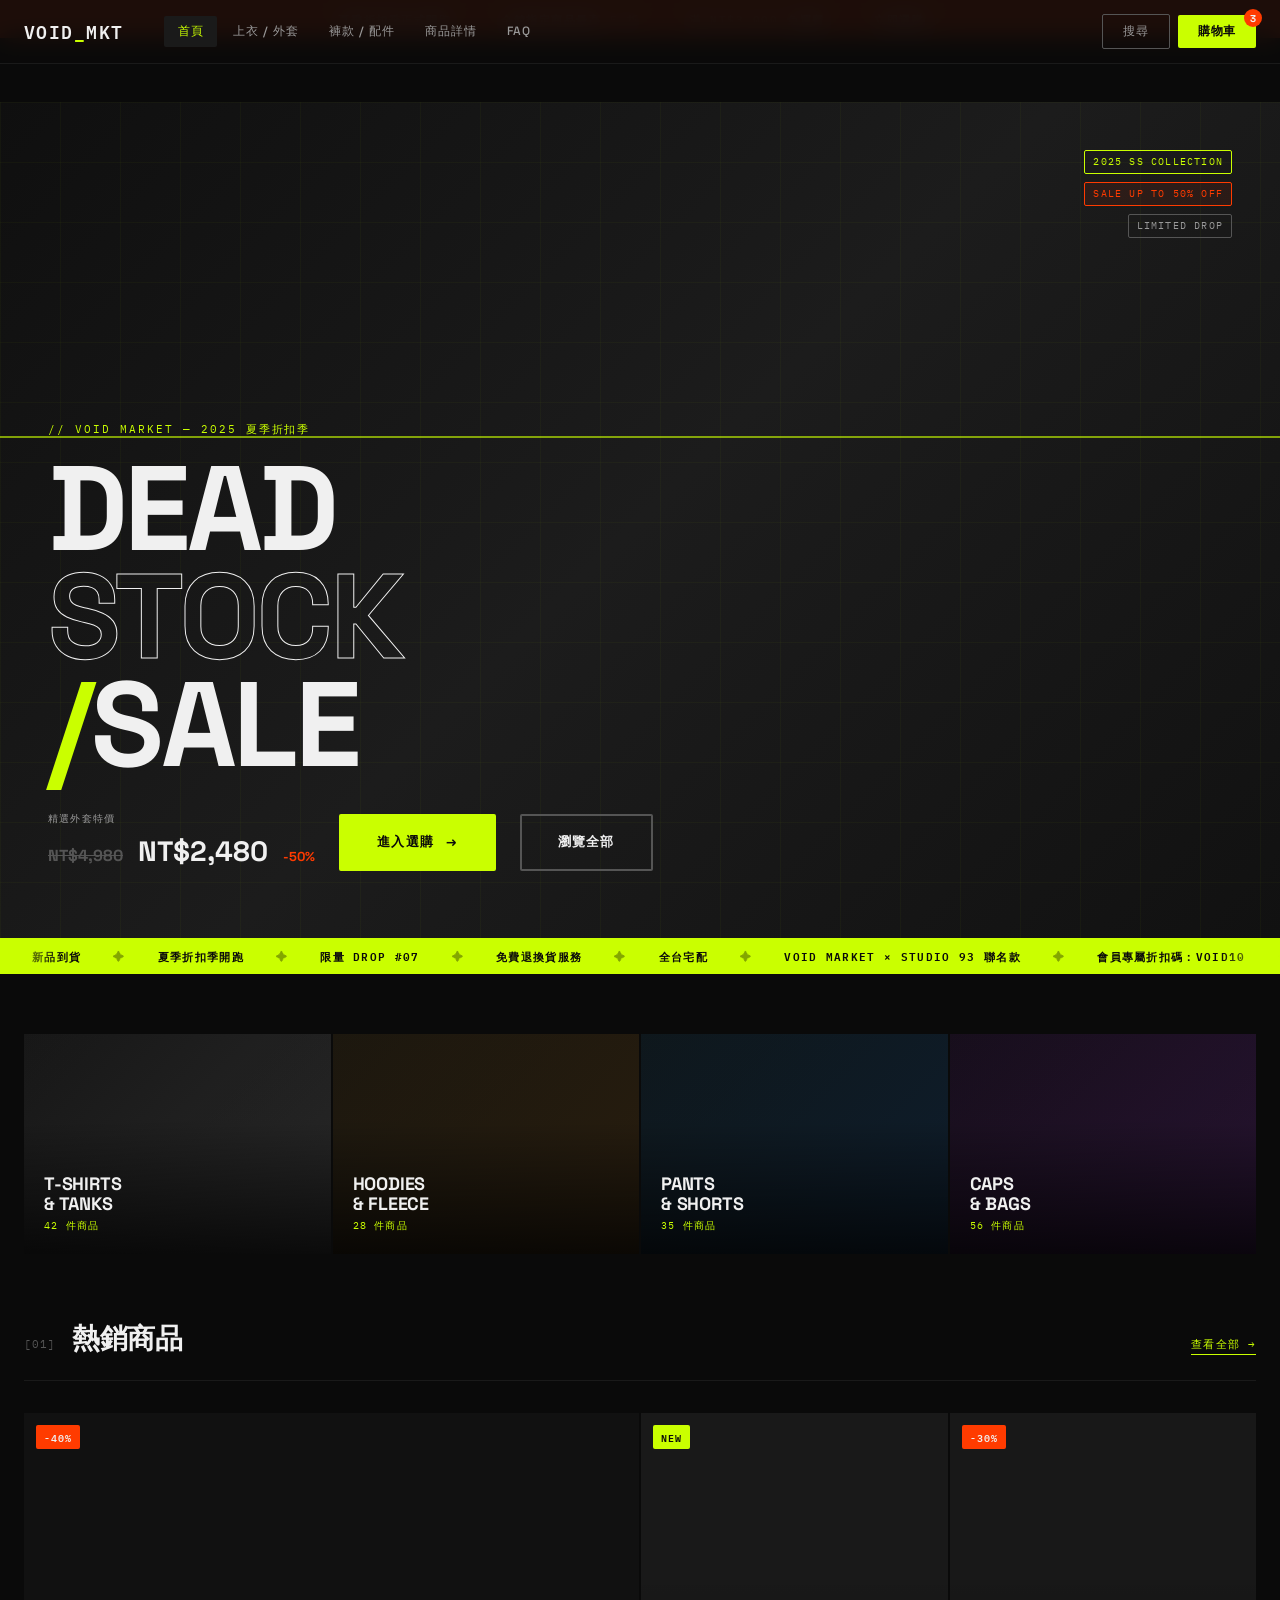
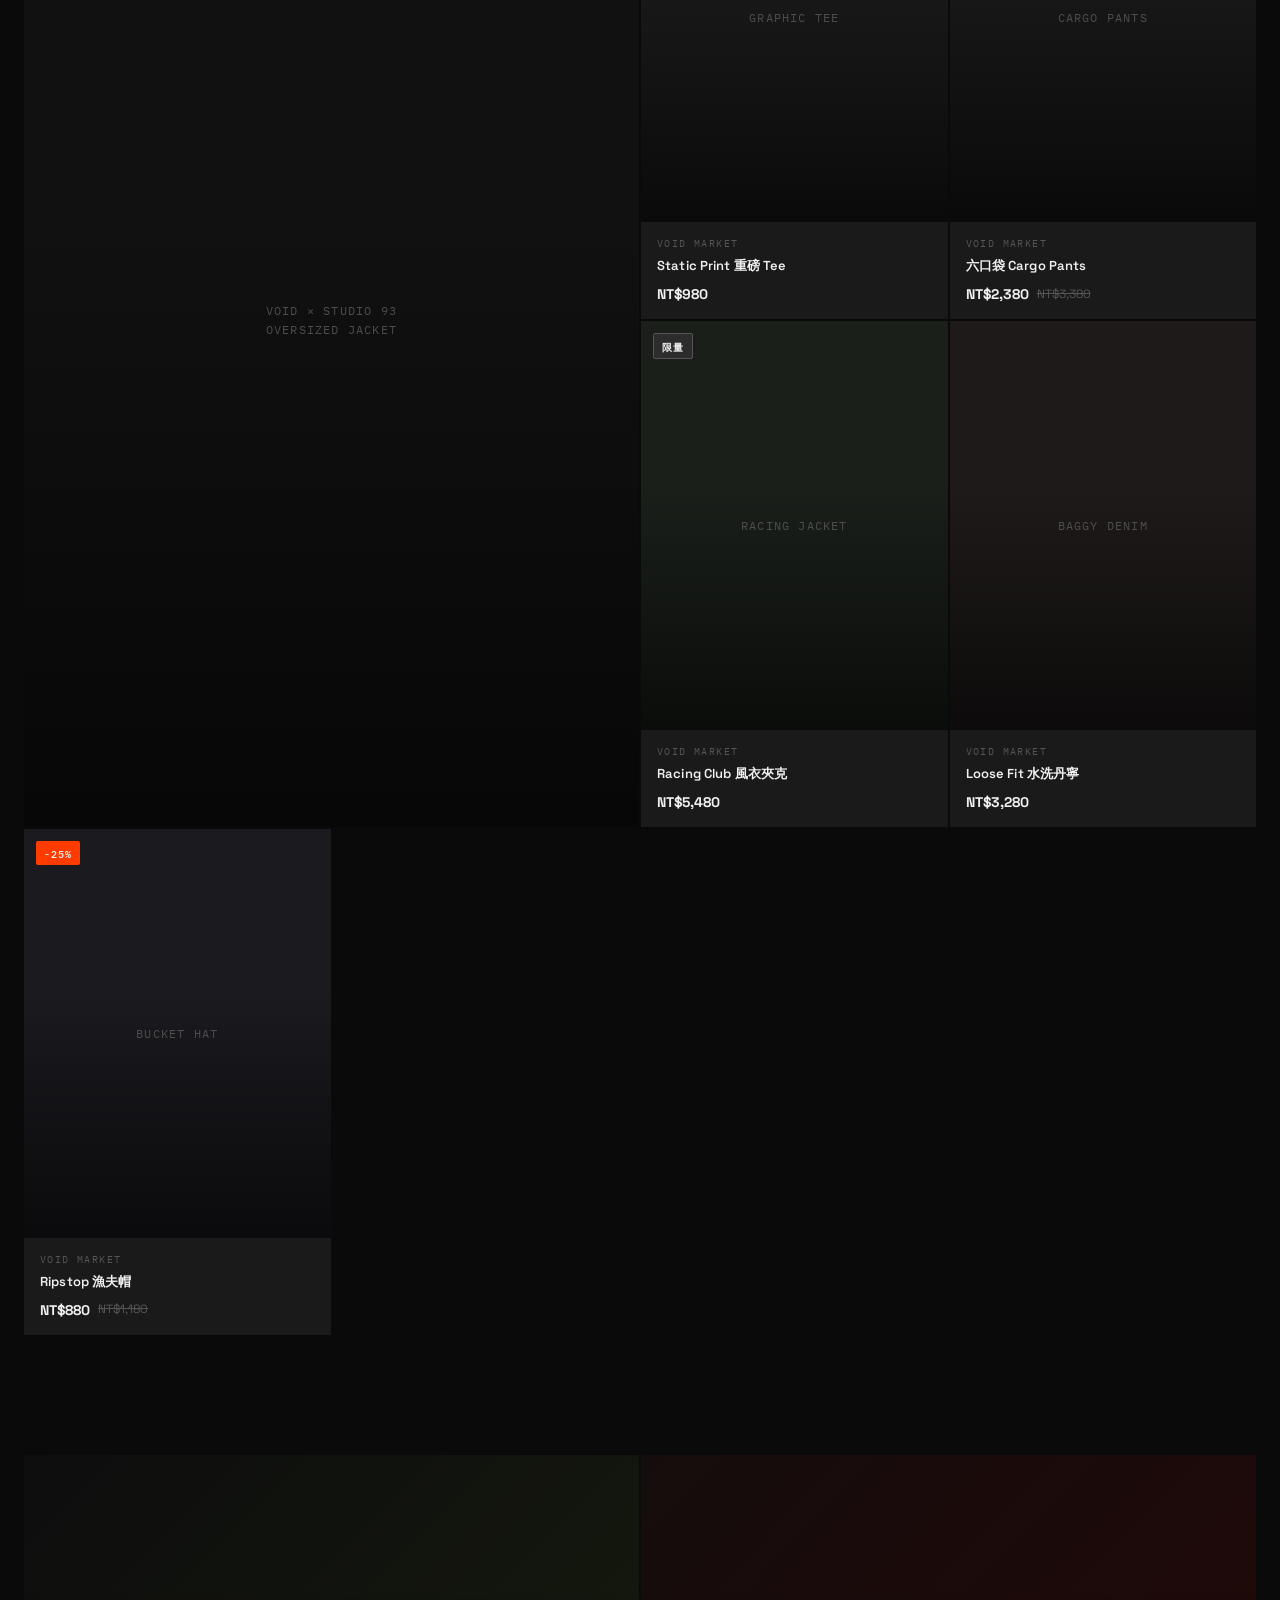
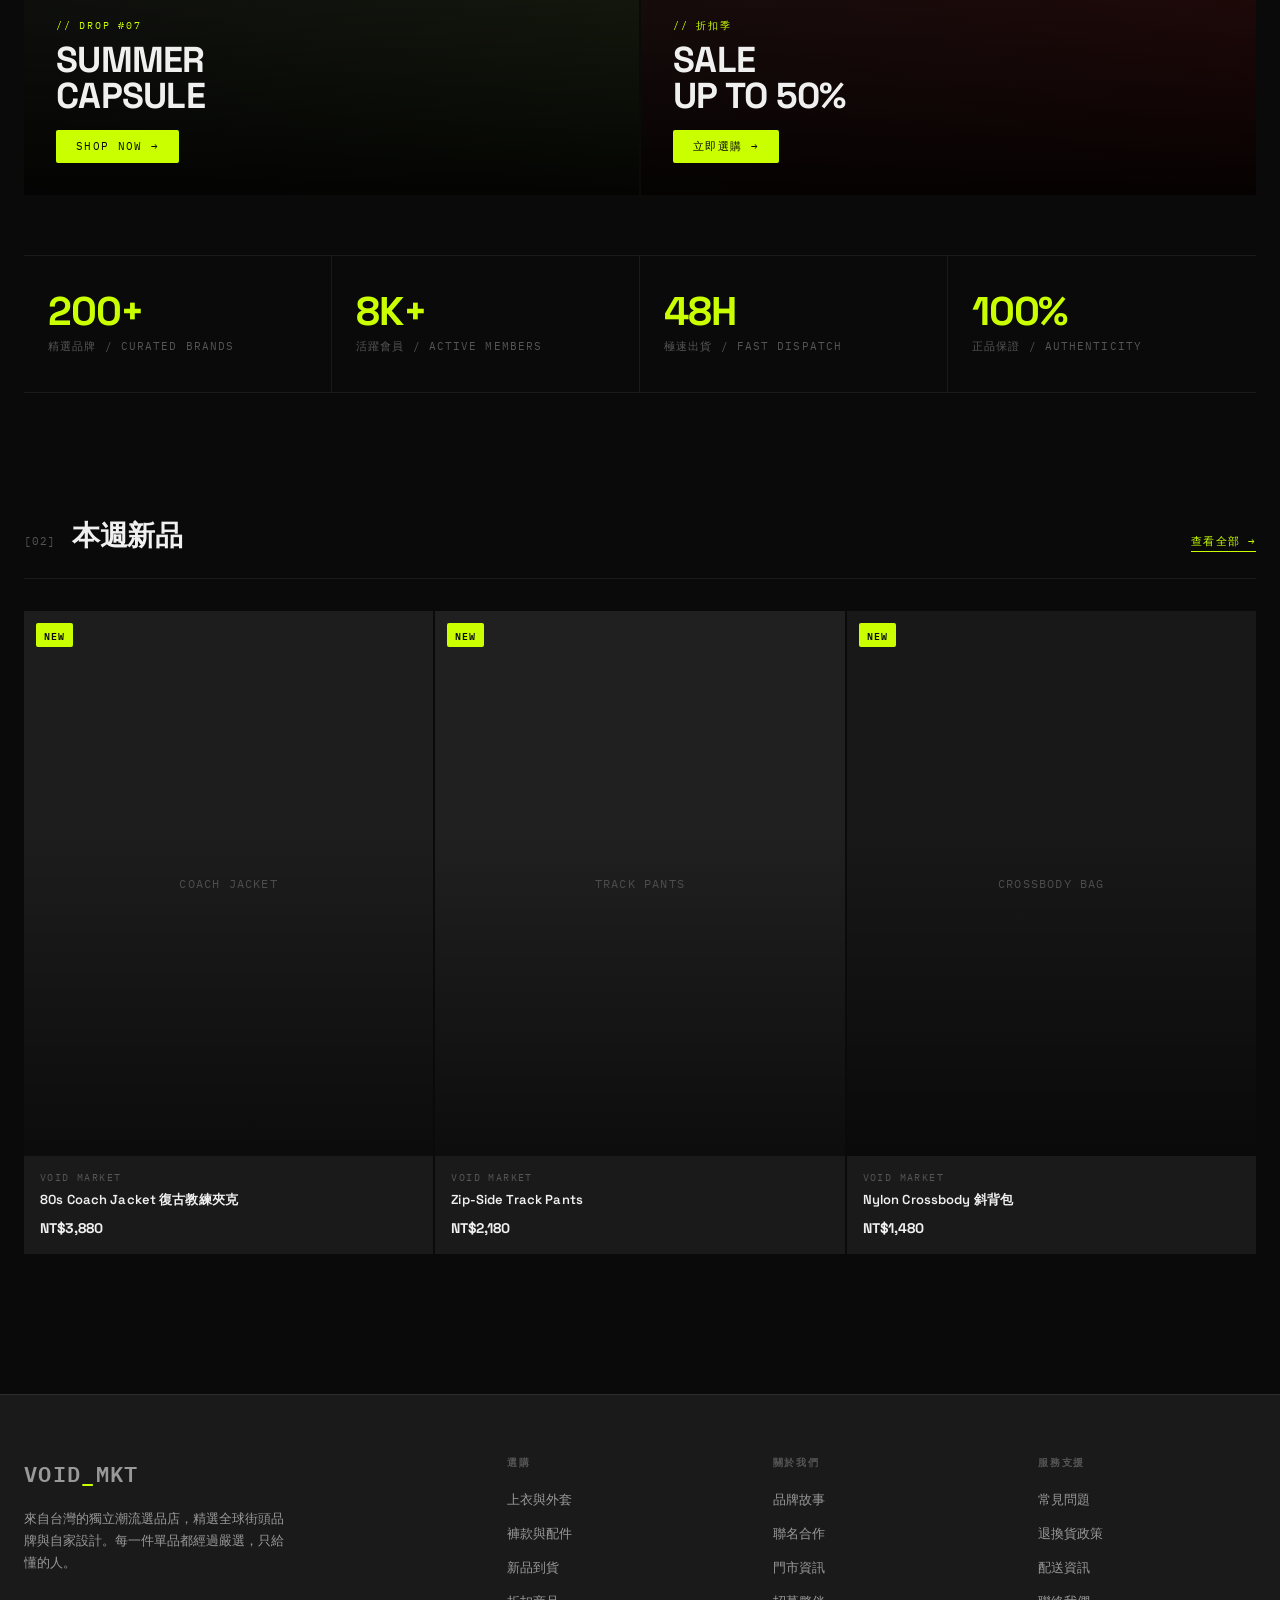
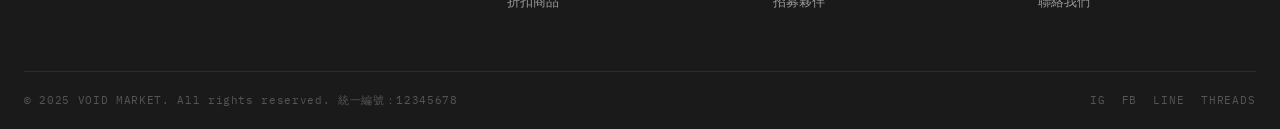
==== index.html @ b637ab93 "html and css" ====
<!DOCTYPE html>
<html lang="zh-TW">
<head>
  <meta charset="UTF-8" />
  <meta name="viewport" content="width=device-width, initial-scale=1.0" />
  <title>VOID MARKET — 虛空選品</title>
  <link rel="stylesheet" href="style.css" />
</head>
<body>

<!-- ── ANNOUNCE BAR ── -->
<div class="announce-bar">
  <p>夏季折扣季正式開跑 <span>·</span> 全館指定商品最高 5 折 <span>·</span> 滿 NT$3,000 免運費 <span>·</span> <a href="tops.html" style="color:var(--white);border-bottom:1px solid rgba(255,255,255,0.4)">立即選購 →</a></p>
</div>

<!-- ── NAV ── -->
<nav class="nav">
  <div class="nav__inner">
    <a href="index.html" class="nav__logo">VOID<span>_</span>MKT</a>
    <div class="nav__links">
      <a href="index.html" class="active">首頁</a>
      <a href="tops.html">上衣 / 外套</a>
      <a href="bottoms.html">褲款 / 配件</a>
      <a href="detail.html">商品詳情</a>
      <a href="faq.html">FAQ</a>
    </div>
    <div class="nav__actions">
      <button class="nav__btn nav__btn--ghost">搜尋</button>
      <button class="nav__btn nav__btn--cart">購物車 <span class="cart-count">3</span></button>
    </div>
  </div>
</nav>

<div class="page-wrap">

  <!-- ── HERO ── -->
  <section class="hero">
    <div class="hero__bg"></div>
    <div class="hero__grid-overlay"></div>
    <div class="hero__accent-line"></div>

    <div class="hero__tag-block">
      <span class="tag tag--acid">2025 SS Collection</span>
      <span class="tag tag--burn">Sale Up To 50% Off</span>
      <span class="tag">Limited Drop</span>
    </div>

    <div class="hero__content">
      <p class="hero__eyebrow">// VOID MARKET — 2025 夏季折扣季</p>
      <h1 class="hero__title">
        DEAD<br>
        <span class="outline">STOCK</span><br>
        <span class="slash">/</span>SALE
      </h1>
      <div class="hero__meta">
        <div class="hero__price-block">
          <span class="hero__price-label">精選外套特價</span>
          <span class="hero__price">
            <span class="original">NT$4,980</span>
            NT$2,480
            <span class="discount">-50%</span>
          </span>
        </div>
        <a href="tops.html" class="hero__cta">
          進入選購 <span class="arrow">→</span>
        </a>
        <a href="bottoms.html" class="hero__cta hero__cta--ghost">
          瀏覽全部
        </a>
      </div>
    </div>
  </section>

  <!-- ── TICKER ── -->
  <div class="ticker">
    <div class="ticker__track">
      <span>新品到貨</span><span class="dot">✦</span>
      <span>夏季折扣季開跑</span><span class="dot">✦</span>
      <span>限量 DROP #07</span><span class="dot">✦</span>
      <span>免費退換貨服務</span><span class="dot">✦</span>
      <span>全台宅配</span><span class="dot">✦</span>
      <span>VOID MARKET × STUDIO 93 聯名款</span><span class="dot">✦</span>
      <span>會員專屬折扣碼：VOID10</span><span class="dot">✦</span>
      <!-- duplicate for seamless loop -->
      <span>新品到貨</span><span class="dot">✦</span>
      <span>夏季折扣季開跑</span><span class="dot">✦</span>
      <span>限量 DROP #07</span><span class="dot">✦</span>
      <span>免費退換貨服務</span><span class="dot">✦</span>
      <span>全台宅配</span><span class="dot">✦</span>
      <span>VOID MARKET × STUDIO 93 聯名款</span><span class="dot">✦</span>
      <span>會員專屬折扣碼：VOID10</span><span class="dot">✦</span>
    </div>
  </div>

  <!-- ── CATEGORIES ── -->
  <div class="container">
    <div class="section">
      <div class="cat-strip">
        <a href="tops.html" class="cat-card">
          <div class="cat-card__bg bg-2" style="background:linear-gradient(135deg,#1a1a1a,#2c2c2c)"></div>
          <div class="cat-card__overlay"></div>
          <div class="cat-card__content">
            <div class="cat-card__label">T-Shirts<br>& Tanks</div>
            <div class="cat-card__sub">42 件商品</div>
          </div>
        </a>
        <a href="tops.html" class="cat-card">
          <div class="cat-card__bg" style="background:linear-gradient(135deg,#1f1a10,#2c2010)"></div>
          <div class="cat-card__overlay"></div>
          <div class="cat-card__content">
            <div class="cat-card__label">Hoodies<br>& Fleece</div>
            <div class="cat-card__sub">28 件商品</div>
          </div>
        </a>
        <a href="bottoms.html" class="cat-card">
          <div class="cat-card__bg" style="background:linear-gradient(135deg,#101a1f,#102030)"></div>
          <div class="cat-card__overlay"></div>
          <div class="cat-card__content">
            <div class="cat-card__label">Pants<br>& Shorts</div>
            <div class="cat-card__sub">35 件商品</div>
          </div>
        </a>
        <a href="bottoms.html" class="cat-card">
          <div class="cat-card__bg" style="background:linear-gradient(135deg,#1a101f,#2a1535)"></div>
          <div class="cat-card__overlay"></div>
          <div class="cat-card__content">
            <div class="cat-card__label">Caps<br>& Bags</div>
            <div class="cat-card__sub">56 件商品</div>
          </div>
        </a>
      </div>
    </div>

    <!-- ── HOT SELLERS ── -->
    <div class="section">
      <div class="section-header">
        <div class="section-header__left">
          <span class="section-num mono">[01]</span>
          <h2 class="section-title">熱銷商品</h2>
        </div>
        <a href="tops.html" class="section-link">查看全部 →</a>
      </div>

      <!-- Asymmetric grid -->
      <div class="products-grid">

        <!-- Large card -->
        <div class="product-card product-card--large">
          <span class="product-card__badge badge--sale">-40%</span>
          <div class="product-card__img bg-dark">
            <div class="img-placeholder">VOID × STUDIO 93<br>OVERSIZED JACKET</div>
          </div>
          <div class="product-card__hover"></div>
          <div class="product-card__body">
            <span class="product-card__brand">VOID MARKET × STUDIO 93</span>
            <span class="product-card__name">聯名限量 Oversized 工裝外套</span>
            <div class="product-card__price-row">
              <span class="product-card__price">NT$4,280</span>
              <span class="product-card__original">NT$7,180</span>
            </div>
          </div>
        </div>

        <!-- Regular cards -->
        <a href="detail.html" class="product-card">
          <span class="product-card__badge badge--new">New</span>
          <div class="product-card__img bg-3">
            <div class="img-placeholder">GRAPHIC TEE</div>
          </div>
          <div class="product-card__hover"></div>
          <div class="product-card__body">
            <span class="product-card__brand">VOID MARKET</span>
            <span class="product-card__name">Static Print 重磅 Tee</span>
            <div class="product-card__price-row">
              <span class="product-card__price">NT$980</span>
            </div>
          </div>
        </a>

        <a href="detail.html" class="product-card">
          <span class="product-card__badge badge--sale">-30%</span>
          <div class="product-card__img bg-5">
            <div class="img-placeholder">CARGO PANTS</div>
          </div>
          <div class="product-card__hover"></div>
          <div class="product-card__body">
            <span class="product-card__brand">VOID MARKET</span>
            <span class="product-card__name">六口袋 Cargo Pants</span>
            <div class="product-card__price-row">
              <span class="product-card__price">NT$2,380</span>
              <span class="product-card__original">NT$3,380</span>
            </div>
          </div>
        </a>

        <a href="detail.html" class="product-card">
          <span class="product-card__badge badge--ltd">限量</span>
          <div class="product-card__img bg-6">
            <div class="img-placeholder">RACING JACKET</div>
          </div>
          <div class="product-card__hover"></div>
          <div class="product-card__body">
            <span class="product-card__brand">VOID MARKET</span>
            <span class="product-card__name">Racing Club 風衣夾克</span>
            <div class="product-card__price-row">
              <span class="product-card__price">NT$5,480</span>
            </div>
          </div>
        </a>

        <a href="detail.html" class="product-card">
          <div class="product-card__img bg-7">
            <div class="img-placeholder">BAGGY DENIM</div>
          </div>
          <div class="product-card__hover"></div>
          <div class="product-card__body">
            <span class="product-card__brand">VOID MARKET</span>
            <span class="product-card__name">Loose Fit 水洗丹寧</span>
            <div class="product-card__price-row">
              <span class="product-card__price">NT$3,280</span>
            </div>
          </div>
        </a>

        <a href="detail.html" class="product-card">
          <span class="product-card__badge badge--sale">-25%</span>
          <div class="product-card__img bg-8">
            <div class="img-placeholder">BUCKET HAT</div>
          </div>
          <div class="product-card__hover"></div>
          <div class="product-card__body">
            <span class="product-card__brand">VOID MARKET</span>
            <span class="product-card__name">Ripstop 漁夫帽</span>
            <div class="product-card__price-row">
              <span class="product-card__price">NT$880</span>
              <span class="product-card__original">NT$1,180</span>
            </div>
          </div>
        </a>

      </div>
    </div>

    <!-- ── PROMO STRIP ── -->
    <div class="promo-strip">
      <div class="promo-card">
        <div class="promo-card__bg" style="background:linear-gradient(135deg,#111,#1a2010)"></div>
        <div class="promo-card__overlay"></div>
        <div class="promo-card__content">
          <p class="promo-card__kicker">// Drop #07</p>
          <h3 class="promo-card__headline">Summer<br>Capsule</h3>
          <a href="tops.html" class="promo-card__cta">Shop Now →</a>
        </div>
      </div>
      <div class="promo-card">
        <div class="promo-card__bg" style="background:linear-gradient(135deg,#1a1010,#2a0a0a)"></div>
        <div class="promo-card__overlay"></div>
        <div class="promo-card__content">
          <p class="promo-card__kicker">// 折扣季</p>
          <h3 class="promo-card__headline">Sale<br>Up To 50%</h3>
          <a href="bottoms.html" class="promo-card__cta">立即選購 →</a>
        </div>
      </div>
    </div>

    <!-- ── STATS ── -->
    <div class="stats-strip">
      <div class="stat-item">
        <div class="stat-num">200+</div>
        <div class="stat-label">精選品牌 / Curated Brands</div>
      </div>
      <div class="stat-item">
        <div class="stat-num">8K+</div>
        <div class="stat-label">活躍會員 / Active Members</div>
      </div>
      <div class="stat-item">
        <div class="stat-num">48H</div>
        <div class="stat-label">極速出貨 / Fast Dispatch</div>
      </div>
      <div class="stat-item">
        <div class="stat-num">100%</div>
        <div class="stat-label">正品保證 / Authenticity</div>
      </div>
    </div>

    <!-- ── NEW ARRIVALS ── -->
    <div class="section">
      <div class="section-header">
        <div class="section-header__left">
          <span class="section-num mono">[02]</span>
          <h2 class="section-title">本週新品</h2>
        </div>
        <a href="tops.html" class="section-link">查看全部 →</a>
      </div>
      <div class="products-grid products-grid--3">
        <a href="detail.html" class="product-card">
          <span class="product-card__badge badge--new">New</span>
          <div class="product-card__img bg-1">
            <div class="img-placeholder">COACH JACKET</div>
          </div>
          <div class="product-card__hover"></div>
          <div class="product-card__body">
            <span class="product-card__brand">VOID MARKET</span>
            <span class="product-card__name">80s Coach Jacket 復古教練夾克</span>
            <div class="product-card__price-row">
              <span class="product-card__price">NT$3,880</span>
            </div>
          </div>
        </a>
        <a href="detail.html" class="product-card">
          <span class="product-card__badge badge--new">New</span>
          <div class="product-card__img bg-4">
            <div class="img-placeholder">TRACK PANTS</div>
          </div>
          <div class="product-card__hover"></div>
          <div class="product-card__body">
            <span class="product-card__brand">VOID MARKET</span>
            <span class="product-card__name">Zip-Side Track Pants</span>
            <div class="product-card__price-row">
              <span class="product-card__price">NT$2,180</span>
            </div>
          </div>
        </a>
        <a href="detail.html" class="product-card">
          <span class="product-card__badge badge--new">New</span>
          <div class="product-card__img bg-5">
            <div class="img-placeholder">CROSSBODY BAG</div>
          </div>
          <div class="product-card__hover"></div>
          <div class="product-card__body">
            <span class="product-card__brand">VOID MARKET</span>
            <span class="product-card__name">Nylon Crossbody 斜背包</span>
            <div class="product-card__price-row">
              <span class="product-card__price">NT$1,480</span>
            </div>
          </div>
        </a>
      </div>
    </div>

  </div><!-- /container -->

  <!-- ── FOOTER ── -->
  <footer class="footer">
    <div class="container">
      <div class="footer__grid">
        <div class="footer__brand">
          <p class="logo">VOID<span>_</span>MKT</p>
          <p>來自台灣的獨立潮流選品店，精選全球街頭品牌與自家設計。每一件單品都經過嚴選，只給懂的人。</p>
        </div>
        <div class="footer__col">
          <h4>選購</h4>
          <ul>
            <li><a href="tops.html">上衣與外套</a></li>
            <li><a href="bottoms.html">褲款與配件</a></li>
            <li><a href="#">新品到貨</a></li>
            <li><a href="#">折扣商品</a></li>
          </ul>
        </div>
        <div class="footer__col">
          <h4>關於我們</h4>
          <ul>
            <li><a href="#">品牌故事</a></li>
            <li><a href="#">聯名合作</a></li>
            <li><a href="#">門市資訊</a></li>
            <li><a href="#">招募夥伴</a></li>
          </ul>
        </div>
        <div class="footer__col">
          <h4>服務支援</h4>
          <ul>
            <li><a href="faq.html">常見問題</a></li>
            <li><a href="faq.html">退換貨政策</a></li>
            <li><a href="#">配送資訊</a></li>
            <li><a href="#">聯絡我們</a></li>
          </ul>
        </div>
      </div>
      <div class="footer__bottom">
        <p>© 2025 VOID MARKET. All rights reserved. 統一編號：12345678</p>
        <div class="footer__social">
          <a href="#">IG</a>
          <a href="#">FB</a>
          <a href="#">LINE</a>
          <a href="#">Threads</a>
        </div>
      </div>
    </div>
  </footer>

</div><!-- /page-wrap -->
</body>
</html>
---- style.css ----
/* =========================================
   VOID MARKET — Global Stylesheet
   ========================================= */

@import url('https://fonts.googleapis.com/css2?family=Space+Grotesk:wght@300;400;500;600;700&family=IBM+Plex+Mono:wght@400;500;600&display=swap');

/* ── CSS Variables ── */
:root {
  --black:        #0A0A0A;
  --deep:         #1A1A1A;
  --mid:          #2C2C2C;
  --steel:        #555555;
  --silver:       #999999;
  --light:        #CCCCCC;
  --white:        #F0F0F0;
  --acid:         #CAFF00;
  --burn:         #FF3B00;
  --acid-dim:     #9FCC00;

  --font-display: 'Space Grotesk', sans-serif;
  --font-mono:    'IBM Plex Mono', monospace;

  --nav-h:        64px;
  --radius:       2px;
  --transition:   0.2s ease;
}

/* ── Reset ── */
*, *::before, *::after {
  box-sizing: border-box;
  margin: 0;
  padding: 0;
}

html { scroll-behavior: smooth; }

body {
  background-color: var(--black);
  color: var(--white);
  font-family: var(--font-display);
  font-size: 15px;
  line-height: 1.6;
  -webkit-font-smoothing: antialiased;
}

img { display: block; width: 100%; height: 100%; object-fit: cover; }
a { color: inherit; text-decoration: none; }
ul { list-style: none; }
button { cursor: pointer; font-family: var(--font-display); border: none; background: none; }

/* ── Utility ── */
.container {
  max-width: 1280px;
  margin: 0 auto;
  padding: 0 24px;
}

.mono { font-family: var(--font-mono); }
.acid { color: var(--acid); }
.burn { color: var(--burn); }
.tag {
  display: inline-block;
  font-family: var(--font-mono);
  font-size: 10px;
  letter-spacing: 0.12em;
  text-transform: uppercase;
  padding: 3px 8px;
  border: 1px solid var(--steel);
  color: var(--silver);
  border-radius: var(--radius);
}
.tag--acid {
  border-color: var(--acid);
  color: var(--acid);
}
.tag--burn {
  border-color: var(--burn);
  color: var(--burn);
  background: rgba(255,59,0,0.08);
}

/* ── Scrollbar ── */
::-webkit-scrollbar { width: 6px; }
::-webkit-scrollbar-track { background: var(--black); }
::-webkit-scrollbar-thumb { background: var(--mid); border-radius: 3px; }
::-webkit-scrollbar-thumb:hover { background: var(--steel); }

/* =========================================
   NAVIGATION
   ========================================= */
.nav {
  position: fixed;
  top: 0; left: 0; right: 0;
  height: var(--nav-h);
  background: rgba(10,10,10,0.92);
  backdrop-filter: blur(12px);
  border-bottom: 1px solid var(--deep);
  z-index: 999;
  display: flex;
  align-items: center;
}

.nav__inner {
  width: 100%;
  max-width: 1280px;
  margin: 0 auto;
  padding: 0 24px;
  display: flex;
  align-items: center;
  gap: 0;
}

.nav__logo {
  font-family: var(--font-mono);
  font-size: 18px;
  font-weight: 600;
  letter-spacing: 0.08em;
  color: var(--white);
  flex-shrink: 0;
}
.nav__logo span { color: var(--acid); }

.nav__links {
  display: flex;
  align-items: center;
  gap: 2px;
  margin-left: 40px;
}

.nav__links a {
  font-size: 12px;
  font-weight: 500;
  letter-spacing: 0.08em;
  text-transform: uppercase;
  color: var(--silver);
  padding: 6px 14px;
  border-radius: var(--radius);
  transition: color var(--transition), background var(--transition);
}
.nav__links a:hover,
.nav__links a.active {
  color: var(--white);
  background: var(--deep);
}
.nav__links a.active { color: var(--acid); }

.nav__actions {
  margin-left: auto;
  display: flex;
  align-items: center;
  gap: 8px;
}

.nav__btn {
  font-size: 12px;
  font-weight: 500;
  letter-spacing: 0.06em;
  text-transform: uppercase;
  padding: 8px 20px;
  border-radius: var(--radius);
  transition: all var(--transition);
}
.nav__btn--ghost {
  border: 1px solid var(--steel);
  color: var(--silver);
}
.nav__btn--ghost:hover { border-color: var(--white); color: var(--white); }

.nav__btn--cart {
  background: var(--acid);
  color: var(--black);
  font-weight: 700;
  position: relative;
}
.nav__btn--cart:hover { background: var(--white); }
.cart-count {
  position: absolute;
  top: -6px; right: -6px;
  width: 18px; height: 18px;
  background: var(--burn);
  color: var(--white);
  border-radius: 50%;
  font-size: 10px;
  font-weight: 700;
  display: flex; align-items: center; justify-content: center;
}

/* ── Page offset ── */
.page-wrap {
  padding-top: var(--nav-h);
  min-height: 100vh;
}

/* =========================================
   MARQUEE (Ticker)
   ========================================= */
.ticker {
  background: var(--acid);
  color: var(--black);
  height: 36px;
  overflow: hidden;
  display: flex;
  align-items: center;
  position: relative;
}
.ticker::before,
.ticker::after {
  content: '';
  position: absolute;
  top: 0; bottom: 0;
  width: 60px;
  z-index: 2;
}
.ticker::before { left: 0; background: linear-gradient(to right, var(--acid), transparent); }
.ticker::after  { right: 0; background: linear-gradient(to left, var(--acid), transparent); }

.ticker__track {
  display: flex;
  animation: ticker-scroll 30s linear infinite;
  white-space: nowrap;
}

.ticker__track span {
  font-family: var(--font-mono);
  font-size: 11px;
  font-weight: 600;
  letter-spacing: 0.12em;
  text-transform: uppercase;
  padding: 0 32px;
}
.ticker__track .dot {
  color: rgba(0,0,0,0.35);
  padding: 0;
}

@keyframes ticker-scroll {
  from { transform: translateX(0); }
  to   { transform: translateX(-50%); }
}

/* =========================================
   HERO BANNER
   ========================================= */
.hero {
  position: relative;
  height: calc(100vh - var(--nav-h));
  min-height: 560px;
  overflow: hidden;
  display: flex;
  align-items: flex-end;
  background: var(--deep);
}

.hero__bg {
  position: absolute;
  inset: 0;
  background: linear-gradient(135deg, #0f0f0f 0%, #1c1c1c 50%, #111 100%);
}

.hero__accent-line {
  position: absolute;
  left: 0; right: 0;
  top: 40%;
  height: 2px;
  background: var(--acid);
  opacity: 0.6;
}

.hero__grid-overlay {
  position: absolute;
  inset: 0;
  background-image:
    linear-gradient(rgba(202,255,0,0.03) 1px, transparent 1px),
    linear-gradient(90deg, rgba(202,255,0,0.03) 1px, transparent 1px);
  background-size: 60px 60px;
}

.hero__tag-block {
  position: absolute;
  top: 48px; right: 48px;
  display: flex;
  flex-direction: column;
  gap: 8px;
  align-items: flex-end;
}

.hero__content {
  position: relative;
  z-index: 2;
  padding: 0 48px 64px;
  max-width: 900px;
}

.hero__eyebrow {
  font-family: var(--font-mono);
  font-size: 11px;
  letter-spacing: 0.18em;
  text-transform: uppercase;
  color: var(--acid);
  margin-bottom: 16px;
}

.hero__title {
  font-size: clamp(56px, 10vw, 120px);
  font-weight: 700;
  line-height: 0.9;
  letter-spacing: -0.03em;
  text-transform: uppercase;
  color: var(--white);
  margin-bottom: 32px;
}

.hero__title .slash {
  color: var(--acid);
  display: inline;
}

.hero__title .outline {
  -webkit-text-stroke: 1px var(--white);
  color: transparent;
}

.hero__meta {
  display: flex;
  align-items: center;
  gap: 24px;
  flex-wrap: wrap;
}

.hero__price-block { display: flex; flex-direction: column; gap: 2px; }
.hero__price-label {
  font-family: var(--font-mono);
  font-size: 10px;
  letter-spacing: 0.12em;
  text-transform: uppercase;
  color: var(--silver);
}
.hero__price {
  font-size: 28px;
  font-weight: 700;
  color: var(--white);
}
.hero__price .original {
  font-size: 16px;
  color: var(--steel);
  text-decoration: line-through;
  margin-right: 8px;
}
.hero__price .discount { color: var(--burn); font-size: 13px; margin-left: 8px; }

.hero__cta {
  display: inline-flex;
  align-items: center;
  gap: 12px;
  background: var(--acid);
  color: var(--black);
  font-size: 13px;
  font-weight: 700;
  letter-spacing: 0.1em;
  text-transform: uppercase;
  padding: 16px 36px;
  border-radius: var(--radius);
  transition: all var(--transition);
  border: 2px solid var(--acid);
}
.hero__cta:hover {
  background: transparent;
  color: var(--acid);
}
.hero__cta .arrow { transition: transform var(--transition); }
.hero__cta:hover .arrow { transform: translateX(4px); }

.hero__cta--ghost {
  background: transparent;
  color: var(--white);
  border-color: var(--steel);
}
.hero__cta--ghost:hover {
  border-color: var(--white);
  color: var(--white);
}

/* =========================================
   SECTION HEADER
   ========================================= */
.section-header {
  display: flex;
  align-items: baseline;
  justify-content: space-between;
  padding-bottom: 20px;
  border-bottom: 1px solid var(--deep);
  margin-bottom: 32px;
}

.section-header__left { display: flex; align-items: baseline; gap: 16px; }

.section-title {
  font-size: 28px;
  font-weight: 700;
  letter-spacing: -0.02em;
  text-transform: uppercase;
}

.section-num {
  font-family: var(--font-mono);
  font-size: 11px;
  color: var(--steel);
  letter-spacing: 0.1em;
}

.section-link {
  font-family: var(--font-mono);
  font-size: 11px;
  letter-spacing: 0.1em;
  text-transform: uppercase;
  color: var(--acid);
  border-bottom: 1px solid var(--acid);
  padding-bottom: 1px;
  transition: opacity var(--transition);
}
.section-link:hover { opacity: 0.7; }

/* =========================================
   PRODUCT CARDS
   ========================================= */
.products-grid {
  display: grid;
  grid-template-columns: repeat(4, 1fr);
  gap: 2px;
}

.products-grid--3 {
  grid-template-columns: repeat(3, 1fr);
}

.product-card {
  background: var(--deep);
  position: relative;
  overflow: hidden;
  cursor: pointer;
  transition: transform var(--transition);
}

.product-card:hover { z-index: 2; }

.product-card--large {
  grid-column: span 2;
  grid-row: span 2;
}

.product-card__img {
  aspect-ratio: 3/4;
  background: var(--mid);
  overflow: hidden;
  position: relative;
}

.product-card--large .product-card__img {
  aspect-ratio: auto;
  height: 100%;
  min-height: 400px;
}

/* Placeholder image patterns */
.product-card__img::after {
  content: '';
  position: absolute;
  inset: 0;
  background: linear-gradient(180deg, transparent 40%, rgba(0,0,0,0.6) 100%);
  pointer-events: none;
}

.img-placeholder {
  width: 100%; height: 100%;
  display: flex;
  align-items: center;
  justify-content: center;
  font-family: var(--font-mono);
  font-size: 12px;
  letter-spacing: 0.1em;
  color: var(--steel);
  text-transform: uppercase;
}

/* Distinct placeholder color blocks */
.bg-1 { background: #1d1d1d; }
.bg-2 { background: #222; }
.bg-3 { background: #191919; }
.bg-4 { background: #202020; }
.bg-5 { background: #181818; }
.bg-6 { background: #1a1f1a; }
.bg-7 { background: #1f1a1a; }
.bg-8 { background: #1a1a1f; }
.bg-dark { background: #111; }

.product-card__body {
  padding: 14px 16px;
  display: flex;
  flex-direction: column;
  gap: 6px;
}

.product-card__brand {
  font-family: var(--font-mono);
  font-size: 10px;
  letter-spacing: 0.14em;
  text-transform: uppercase;
  color: var(--steel);
}

.product-card__name {
  font-size: 13px;
  font-weight: 600;
  color: var(--white);
  letter-spacing: 0.01em;
  line-height: 1.3;
}

.product-card__price-row {
  display: flex;
  align-items: center;
  gap: 8px;
  margin-top: 2px;
}

.product-card__price {
  font-size: 14px;
  font-weight: 700;
  color: var(--white);
}

.product-card__original {
  font-size: 12px;
  color: var(--steel);
  text-decoration: line-through;
}

.product-card__badge {
  position: absolute;
  top: 12px; left: 12px;
  font-family: var(--font-mono);
  font-size: 10px;
  font-weight: 600;
  letter-spacing: 0.1em;
  text-transform: uppercase;
  padding: 4px 8px;
  border-radius: var(--radius);
  z-index: 3;
}

.badge--sale { background: var(--burn); color: var(--white); }
.badge--new { background: var(--acid); color: var(--black); }
.badge--ltd { background: var(--mid); color: var(--white); border: 1px solid var(--steel); }

.product-card__hover {
  position: absolute;
  inset: 0;
  background: rgba(202,255,0,0.04);
  border: 2px solid var(--acid);
  opacity: 0;
  transition: opacity var(--transition);
  pointer-events: none;
}
.product-card:hover .product-card__hover { opacity: 1; }

/* =========================================
   CATEGORY STRIP
   ========================================= */
.cat-strip {
  display: grid;
  grid-template-columns: repeat(4, 1fr);
  gap: 2px;
  margin-bottom: 2px;
}

.cat-card {
  position: relative;
  height: 220px;
  overflow: hidden;
  display: flex;
  align-items: flex-end;
  cursor: pointer;
}

.cat-card__bg {
  position: absolute;
  inset: 0;
  transition: transform 0.4s ease;
}
.cat-card:hover .cat-card__bg { transform: scale(1.04); }

.cat-card__overlay {
  position: absolute;
  inset: 0;
  background: linear-gradient(to top, rgba(0,0,0,0.75) 0%, rgba(0,0,0,0.1) 60%);
}

.cat-card__content {
  position: relative;
  z-index: 2;
  padding: 20px;
}

.cat-card__label {
  font-size: 18px;
  font-weight: 700;
  letter-spacing: -0.01em;
  text-transform: uppercase;
  color: var(--white);
  line-height: 1.1;
}

.cat-card__sub {
  font-family: var(--font-mono);
  font-size: 10px;
  color: var(--acid);
  letter-spacing: 0.12em;
  text-transform: uppercase;
  margin-top: 4px;
}

/* =========================================
   ANNOUNCEMENT BANNER
   ========================================= */
.announce-bar {
  background: var(--burn);
  text-align: center;
  padding: 10px 24px;
}
.announce-bar p {
  font-family: var(--font-mono);
  font-size: 11px;
  letter-spacing: 0.14em;
  text-transform: uppercase;
  color: var(--white);
  font-weight: 600;
}
.announce-bar span { opacity: 0.7; margin: 0 12px; }

/* =========================================
   FOOTER
   ========================================= */
.footer {
  background: var(--deep);
  border-top: 1px solid var(--mid);
  margin-top: 80px;
  padding: 60px 0 0;
}

.footer__grid {
  display: grid;
  grid-template-columns: 2fr 1fr 1fr 1fr;
  gap: 48px;
  padding-bottom: 48px;
  border-bottom: 1px solid var(--mid);
}

.footer__brand .logo {
  font-family: var(--font-mono);
  font-size: 22px;
  font-weight: 600;
  letter-spacing: 0.06em;
  margin-bottom: 16px;
}
.footer__brand .logo span { color: var(--acid); }

.footer__brand p {
  font-size: 13px;
  color: var(--silver);
  line-height: 1.7;
  max-width: 260px;
}

.footer__col h4 {
  font-family: var(--font-mono);
  font-size: 10px;
  letter-spacing: 0.16em;
  text-transform: uppercase;
  color: var(--steel);
  margin-bottom: 16px;
}

.footer__col ul li {
  margin-bottom: 10px;
}

.footer__col ul li a {
  font-size: 13px;
  color: var(--silver);
  transition: color var(--transition);
}
.footer__col ul li a:hover { color: var(--white); }

.footer__bottom {
  display: flex;
  align-items: center;
  justify-content: space-between;
  padding: 20px 0;
}

.footer__bottom p {
  font-family: var(--font-mono);
  font-size: 11px;
  color: var(--steel);
  letter-spacing: 0.06em;
}

.footer__social {
  display: flex;
  gap: 16px;
}

.footer__social a {
  font-family: var(--font-mono);
  font-size: 11px;
  letter-spacing: 0.08em;
  color: var(--steel);
  text-transform: uppercase;
  transition: color var(--transition);
}
.footer__social a:hover { color: var(--acid); }

/* =========================================
   SHOP LAYOUT (Sidebar + Grid)
   ========================================= */
.shop-layout {
  display: grid;
  grid-template-columns: 240px 1fr;
  gap: 32px;
  padding: 40px 0 80px;
}

/* ── CSS Sidebar Toggle ── */
#sidebar-toggle { display: none; }

.sidebar {
  position: sticky;
  top: calc(var(--nav-h) + 20px);
  height: fit-content;
}

.sidebar__title {
  font-family: var(--font-mono);
  font-size: 10px;
  letter-spacing: 0.16em;
  text-transform: uppercase;
  color: var(--steel);
  padding-bottom: 12px;
  border-bottom: 1px solid var(--deep);
  margin-bottom: 24px;
}

.filter-group {
  margin-bottom: 28px;
}

.filter-group__label {
  font-size: 12px;
  font-weight: 600;
  letter-spacing: 0.06em;
  text-transform: uppercase;
  color: var(--light);
  margin-bottom: 12px;
  display: block;
}

.filter-check {
  display: flex;
  align-items: center;
  gap: 10px;
  padding: 6px 0;
  cursor: pointer;
  font-size: 13px;
  color: var(--silver);
  transition: color var(--transition);
}
.filter-check:hover { color: var(--white); }

.filter-check input[type="checkbox"] {
  appearance: none;
  width: 16px; height: 16px;
  border: 1px solid var(--steel);
  border-radius: 2px;
  background: transparent;
  cursor: pointer;
  flex-shrink: 0;
  position: relative;
  transition: all var(--transition);
}
.filter-check input[type="checkbox"]:checked {
  background: var(--acid);
  border-color: var(--acid);
}
.filter-check input[type="checkbox"]:checked::after {
  content: '';
  position: absolute;
  left: 4px; top: 2px;
  width: 6px; height: 9px;
  border: 2px solid var(--black);
  border-top: none; border-left: none;
  transform: rotate(45deg);
}

.filter-count {
  margin-left: auto;
  font-family: var(--font-mono);
  font-size: 10px;
  color: var(--steel);
}

/* ── Sort Bar ── */
.sort-bar {
  display: flex;
  align-items: center;
  justify-content: space-between;
  padding: 12px 0 20px;
  border-bottom: 1px solid var(--deep);
  margin-bottom: 24px;
}

.sort-bar__count {
  font-family: var(--font-mono);
  font-size: 11px;
  color: var(--steel);
  letter-spacing: 0.08em;
}

.sort-bar__select {
  background: var(--deep);
  border: 1px solid var(--mid);
  color: var(--white);
  font-family: var(--font-mono);
  font-size: 11px;
  letter-spacing: 0.06em;
  padding: 6px 12px;
  border-radius: var(--radius);
  cursor: pointer;
  outline: none;
}

/* =========================================
   PAGE HERO (subpages)
   ========================================= */
.page-hero {
  background: var(--deep);
  border-bottom: 1px solid var(--mid);
  padding: 48px 0 40px;
  position: relative;
  overflow: hidden;
}

.page-hero::before {
  content: attr(data-title);
  position: absolute;
  right: -20px;
  top: 50%;
  transform: translateY(-50%);
  font-size: 120px;
  font-weight: 700;
  letter-spacing: -0.05em;
  text-transform: uppercase;
  color: rgba(255,255,255,0.025);
  white-space: nowrap;
  pointer-events: none;
}

.page-hero__eyebrow {
  font-family: var(--font-mono);
  font-size: 10px;
  letter-spacing: 0.18em;
  text-transform: uppercase;
  color: var(--acid);
  margin-bottom: 12px;
}

.page-hero__title {
  font-size: clamp(32px, 6vw, 64px);
  font-weight: 700;
  letter-spacing: -0.03em;
  text-transform: uppercase;
  line-height: 0.95;
}

.page-hero__sub {
  font-size: 13px;
  color: var(--silver);
  margin-top: 12px;
  max-width: 400px;
}

.breadcrumb {
  display: flex;
  align-items: center;
  gap: 8px;
  margin-bottom: 20px;
}
.breadcrumb a {
  font-family: var(--font-mono);
  font-size: 10px;
  letter-spacing: 0.1em;
  text-transform: uppercase;
  color: var(--steel);
  transition: color var(--transition);
}
.breadcrumb a:hover { color: var(--white); }
.breadcrumb span {
  font-family: var(--font-mono);
  font-size: 10px;
  color: var(--mid);
}
.breadcrumb .current {
  font-family: var(--font-mono);
  font-size: 10px;
  letter-spacing: 0.1em;
  text-transform: uppercase;
  color: var(--white);
}

/* =========================================
   DETAIL PAGE
   ========================================= */
.detail-layout {
  display: grid;
  grid-template-columns: 1fr 1fr;
  gap: 64px;
  padding: 48px 0 80px;
}

.detail-gallery {
  display: grid;
  grid-template-columns: 72px 1fr;
  gap: 8px;
  height: fit-content;
  position: sticky;
  top: calc(var(--nav-h) + 20px);
}

.detail-thumbs {
  display: flex;
  flex-direction: column;
  gap: 8px;
}

.detail-thumb {
  aspect-ratio: 1;
  background: var(--deep);
  border: 2px solid transparent;
  cursor: pointer;
  overflow: hidden;
  transition: border-color var(--transition);
}
.detail-thumb.active,
.detail-thumb:hover { border-color: var(--acid); }

.detail-main-img {
  aspect-ratio: 3/4;
  background: var(--deep);
  overflow: hidden;
}

.detail-info__brand {
  font-family: var(--font-mono);
  font-size: 11px;
  letter-spacing: 0.14em;
  text-transform: uppercase;
  color: var(--acid);
  margin-bottom: 8px;
}

.detail-info__name {
  font-size: 32px;
  font-weight: 700;
  letter-spacing: -0.02em;
  text-transform: uppercase;
  line-height: 1.05;
  margin-bottom: 20px;
}

.detail-info__price-row {
  display: flex;
  align-items: baseline;
  gap: 12px;
  margin-bottom: 28px;
  padding-bottom: 28px;
  border-bottom: 1px solid var(--deep);
}

.detail-price {
  font-size: 32px;
  font-weight: 700;
}

.detail-original {
  font-size: 18px;
  color: var(--steel);
  text-decoration: line-through;
}

.detail-badge {
  background: var(--burn);
  color: var(--white);
  font-family: var(--font-mono);
  font-size: 11px;
  font-weight: 600;
  letter-spacing: 0.08em;
  padding: 4px 10px;
  border-radius: var(--radius);
}

/* Color swatch */
.option-label {
  font-family: var(--font-mono);
  font-size: 10px;
  letter-spacing: 0.14em;
  text-transform: uppercase;
  color: var(--silver);
  margin-bottom: 12px;
  display: flex;
  align-items: center;
  gap: 8px;
}
.option-label .val { color: var(--white); }

.color-swatches { display: flex; gap: 8px; margin-bottom: 24px; }

.swatch {
  width: 32px; height: 32px;
  border-radius: 50%;
  cursor: pointer;
  border: 2px solid transparent;
  transition: border-color var(--transition);
  position: relative;
}
.swatch.active,
.swatch:hover { border-color: var(--white); }

.swatch--black { background: #1a1a1a; border: 2px solid var(--steel); }
.swatch--white { background: #f0f0f0; }
.swatch--olive { background: #4a4a2a; }
.swatch--stone { background: #8c7560; }
.swatch--acid  { background: #caff00; }

/* Size grid */
.size-grid { display: flex; flex-wrap: wrap; gap: 8px; margin-bottom: 28px; }

.size-btn {
  width: 52px; height: 44px;
  border: 1px solid var(--mid);
  background: transparent;
  color: var(--silver);
  font-family: var(--font-mono);
  font-size: 12px;
  font-weight: 500;
  letter-spacing: 0.06em;
  border-radius: var(--radius);
  cursor: pointer;
  transition: all var(--transition);
  display: flex; align-items: center; justify-content: center;
}
.size-btn:hover { border-color: var(--white); color: var(--white); }
.size-btn.active { background: var(--white); color: var(--black); border-color: var(--white); }
.size-btn.sold-out {
  opacity: 0.3;
  cursor: not-allowed;
  text-decoration: line-through;
}

/* Add to cart */
.add-to-cart {
  display: flex;
  align-items: center;
  justify-content: center;
  gap: 12px;
  width: 100%;
  padding: 18px 36px;
  background: var(--acid);
  color: var(--black);
  font-size: 14px;
  font-weight: 700;
  letter-spacing: 0.12em;
  text-transform: uppercase;
  border: 2px solid var(--acid);
  border-radius: var(--radius);
  cursor: pointer;
  transition: all 0.25s ease;
  margin-bottom: 12px;
}
.add-to-cart:hover {
  background: transparent;
  color: var(--acid);
}

.wishlist-btn {
  display: flex;
  align-items: center;
  justify-content: center;
  gap: 10px;
  width: 100%;
  padding: 14px 36px;
  background: transparent;
  color: var(--silver);
  font-size: 13px;
  font-weight: 500;
  letter-spacing: 0.1em;
  text-transform: uppercase;
  border: 1px solid var(--mid);
  border-radius: var(--radius);
  cursor: pointer;
  transition: all var(--transition);
}
.wishlist-btn:hover { border-color: var(--white); color: var(--white); }

/* Size table */
.size-table-wrap {
  margin-top: 36px;
  border-top: 1px solid var(--deep);
  padding-top: 28px;
}

.size-table-wrap h3 {
  font-size: 14px;
  font-weight: 600;
  letter-spacing: 0.04em;
  text-transform: uppercase;
  margin-bottom: 16px;
  display: flex;
  align-items: center;
  gap: 10px;
}

.size-table-wrap h3 span {
  font-family: var(--font-mono);
  font-size: 10px;
  color: var(--steel);
  font-weight: 400;
  letter-spacing: 0.1em;
}

.size-table {
  width: 100%;
  border-collapse: collapse;
  font-size: 13px;
}

.size-table th {
  font-family: var(--font-mono);
  font-size: 10px;
  letter-spacing: 0.12em;
  text-transform: uppercase;
  color: var(--steel);
  font-weight: 600;
  text-align: left;
  padding: 8px 12px;
  border-bottom: 1px solid var(--mid);
}

.size-table td {
  padding: 10px 12px;
  color: var(--light);
  border-bottom: 1px solid var(--deep);
  font-size: 12px;
}

.size-table tr:hover td { background: rgba(255,255,255,0.02); }

.size-table td:first-child {
  font-family: var(--font-mono);
  color: var(--white);
  font-weight: 600;
}

/* =========================================
   FAQ / ACCORDION
   ========================================= */
.faq-wrap { max-width: 800px; margin: 0 auto; padding: 48px 0 80px; }

.faq-category {
  margin-bottom: 48px;
}

.faq-category__title {
  font-family: var(--font-mono);
  font-size: 10px;
  letter-spacing: 0.2em;
  text-transform: uppercase;
  color: var(--acid);
  margin-bottom: 16px;
}

details {
  border-bottom: 1px solid var(--deep);
}

details:first-of-type { border-top: 1px solid var(--deep); }

summary {
  display: flex;
  align-items: center;
  justify-content: space-between;
  padding: 20px 0;
  cursor: pointer;
  font-size: 15px;
  font-weight: 600;
  color: var(--white);
  letter-spacing: 0.01em;
  list-style: none;
  user-select: none;
  transition: color var(--transition);
}
summary::-webkit-details-marker { display: none; }
summary:hover { color: var(--acid); }

.summary-icon {
  flex-shrink: 0;
  width: 24px; height: 24px;
  border: 1px solid var(--steel);
  border-radius: var(--radius);
  display: flex; align-items: center; justify-content: center;
  font-family: var(--font-mono);
  font-size: 16px;
  color: var(--silver);
  transition: all var(--transition);
}

details[open] summary .summary-icon {
  background: var(--acid);
  border-color: var(--acid);
  color: var(--black);
}

details[open] summary .plus::before { content: '−'; }
.plus::before { content: '+'; }

.faq-body {
  padding: 0 0 24px;
  font-size: 14px;
  color: var(--silver);
  line-height: 1.8;
}

.faq-body p + p { margin-top: 12px; }

.faq-body a { color: var(--acid); border-bottom: 1px solid rgba(202,255,0,0.4); transition: opacity var(--transition); }
.faq-body a:hover { opacity: 0.7; }

.faq-body ul { margin: 12px 0 12px 16px; }
.faq-body ul li {
  list-style: disc;
  color: var(--silver);
  font-size: 13px;
  margin-bottom: 6px;
}

/* =========================================
   PROMO SECTION
   ========================================= */
.promo-strip {
  display: grid;
  grid-template-columns: 1fr 1fr;
  gap: 2px;
  margin: 60px 0;
}

.promo-card {
  position: relative;
  height: 340px;
  overflow: hidden;
  display: flex;
  align-items: flex-end;
}

.promo-card__bg {
  position: absolute;
  inset: 0;
  transition: transform 0.5s ease;
}
.promo-card:hover .promo-card__bg { transform: scale(1.03); }

.promo-card__overlay {
  position: absolute;
  inset: 0;
  background: linear-gradient(to top, rgba(0,0,0,0.85) 0%, rgba(0,0,0,0.2) 60%);
}

.promo-card__content {
  position: relative;
  z-index: 2;
  padding: 32px;
}

.promo-card__kicker {
  font-family: var(--font-mono);
  font-size: 10px;
  letter-spacing: 0.18em;
  text-transform: uppercase;
  color: var(--acid);
  margin-bottom: 8px;
}

.promo-card__headline {
  font-size: 36px;
  font-weight: 700;
  letter-spacing: -0.02em;
  text-transform: uppercase;
  line-height: 1;
  margin-bottom: 16px;
}

.promo-card__cta {
  display: inline-block;
  font-family: var(--font-mono);
  font-size: 11px;
  letter-spacing: 0.12em;
  text-transform: uppercase;
  color: var(--black);
  background: var(--acid);
  padding: 8px 20px;
  border-radius: var(--radius);
  transition: all var(--transition);
}
.promo-card__cta:hover { background: var(--white); }

/* =========================================
   STATS STRIP
   ========================================= */
.stats-strip {
  display: grid;
  grid-template-columns: repeat(4, 1fr);
  border-top: 1px solid var(--deep);
  border-bottom: 1px solid var(--deep);
  margin: 60px 0;
}

.stat-item {
  padding: 36px 24px;
  border-right: 1px solid var(--deep);
}
.stat-item:last-child { border-right: none; }

.stat-num {
  font-size: 40px;
  font-weight: 700;
  letter-spacing: -0.03em;
  color: var(--acid);
  line-height: 1;
  margin-bottom: 6px;
}

.stat-label {
  font-family: var(--font-mono);
  font-size: 11px;
  letter-spacing: 0.1em;
  text-transform: uppercase;
  color: var(--steel);
}

/* =========================================
   SECTION SPACING
   ========================================= */
.section { padding: 60px 0; }
.section + .section { padding-top: 0; }

/* =========================================
   MOBILE FILTER TOGGLE
   ========================================= */
.filter-toggle-btn {
  display: none;
  align-items: center;
  gap: 8px;
  font-family: var(--font-mono);
  font-size: 11px;
  letter-spacing: 0.1em;
  text-transform: uppercase;
  color: var(--white);
  background: var(--deep);
  border: 1px solid var(--mid);
  padding: 10px 18px;
  border-radius: var(--radius);
  cursor: pointer;
  transition: all var(--transition);
}
.filter-toggle-btn:hover { border-color: var(--white); }

/* =========================================
   RESPONSIVE
   ========================================= */
@media (max-width: 1024px) {
  .products-grid { grid-template-columns: repeat(3, 1fr); }
  .footer__grid { grid-template-columns: 1fr 1fr; }
  .detail-layout { grid-template-columns: 1fr; gap: 40px; }
  .detail-gallery { position: static; }
}

@media (max-width: 768px) {
  :root { --nav-h: 56px; }

  .nav__links { display: none; }
  .products-grid { grid-template-columns: repeat(2, 1fr); }
  .products-grid .product-card--large { grid-column: span 2; }
  .cat-strip { grid-template-columns: repeat(2, 1fr); }
  .promo-strip { grid-template-columns: 1fr; }
  .stats-strip { grid-template-columns: repeat(2, 1fr); }
  .stats-strip .stat-item:nth-child(2) { border-right: none; }
  .hero__content { padding: 0 24px 40px; }
  .hero__tag-block { display: none; }

  .shop-layout { grid-template-columns: 1fr; }

  .filter-toggle-btn { display: flex; }

  .sidebar {
    position: fixed;
    top: 0; left: 0; bottom: 0;
    width: 280px;
    background: var(--deep);
    border-right: 1px solid var(--mid);
    z-index: 1000;
    overflow-y: auto;
    padding: 80px 24px 40px;
    transform: translateX(-100%);
    transition: transform 0.35s cubic-bezier(0.4, 0, 0.2, 1);
  }

  #sidebar-toggle:checked ~ .shop-layout .sidebar {
    transform: translateX(0);
  }

  .footer__grid { grid-template-columns: 1fr; }
}

@media (max-width: 480px) {
  .products-grid { grid-template-columns: repeat(2, 1fr); gap: 1px; }
  .hero__title { font-size: 48px; }
}
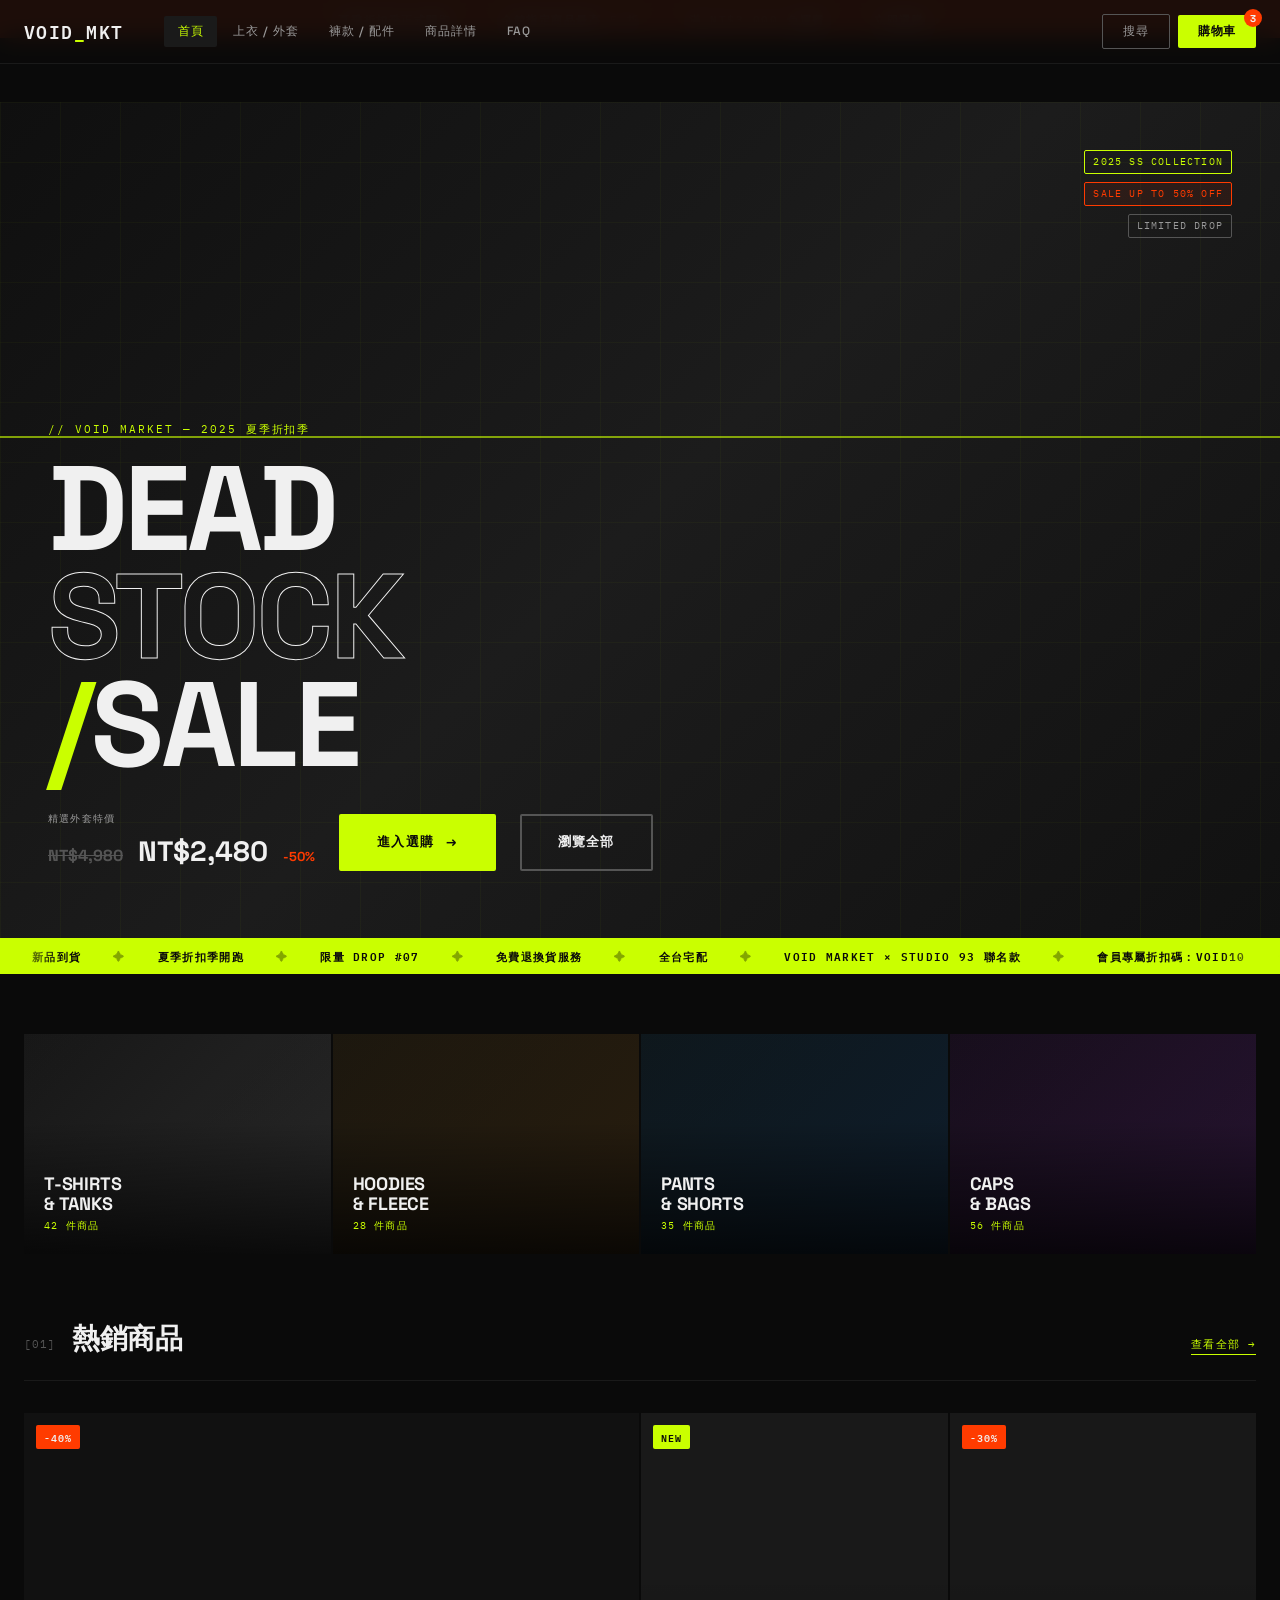
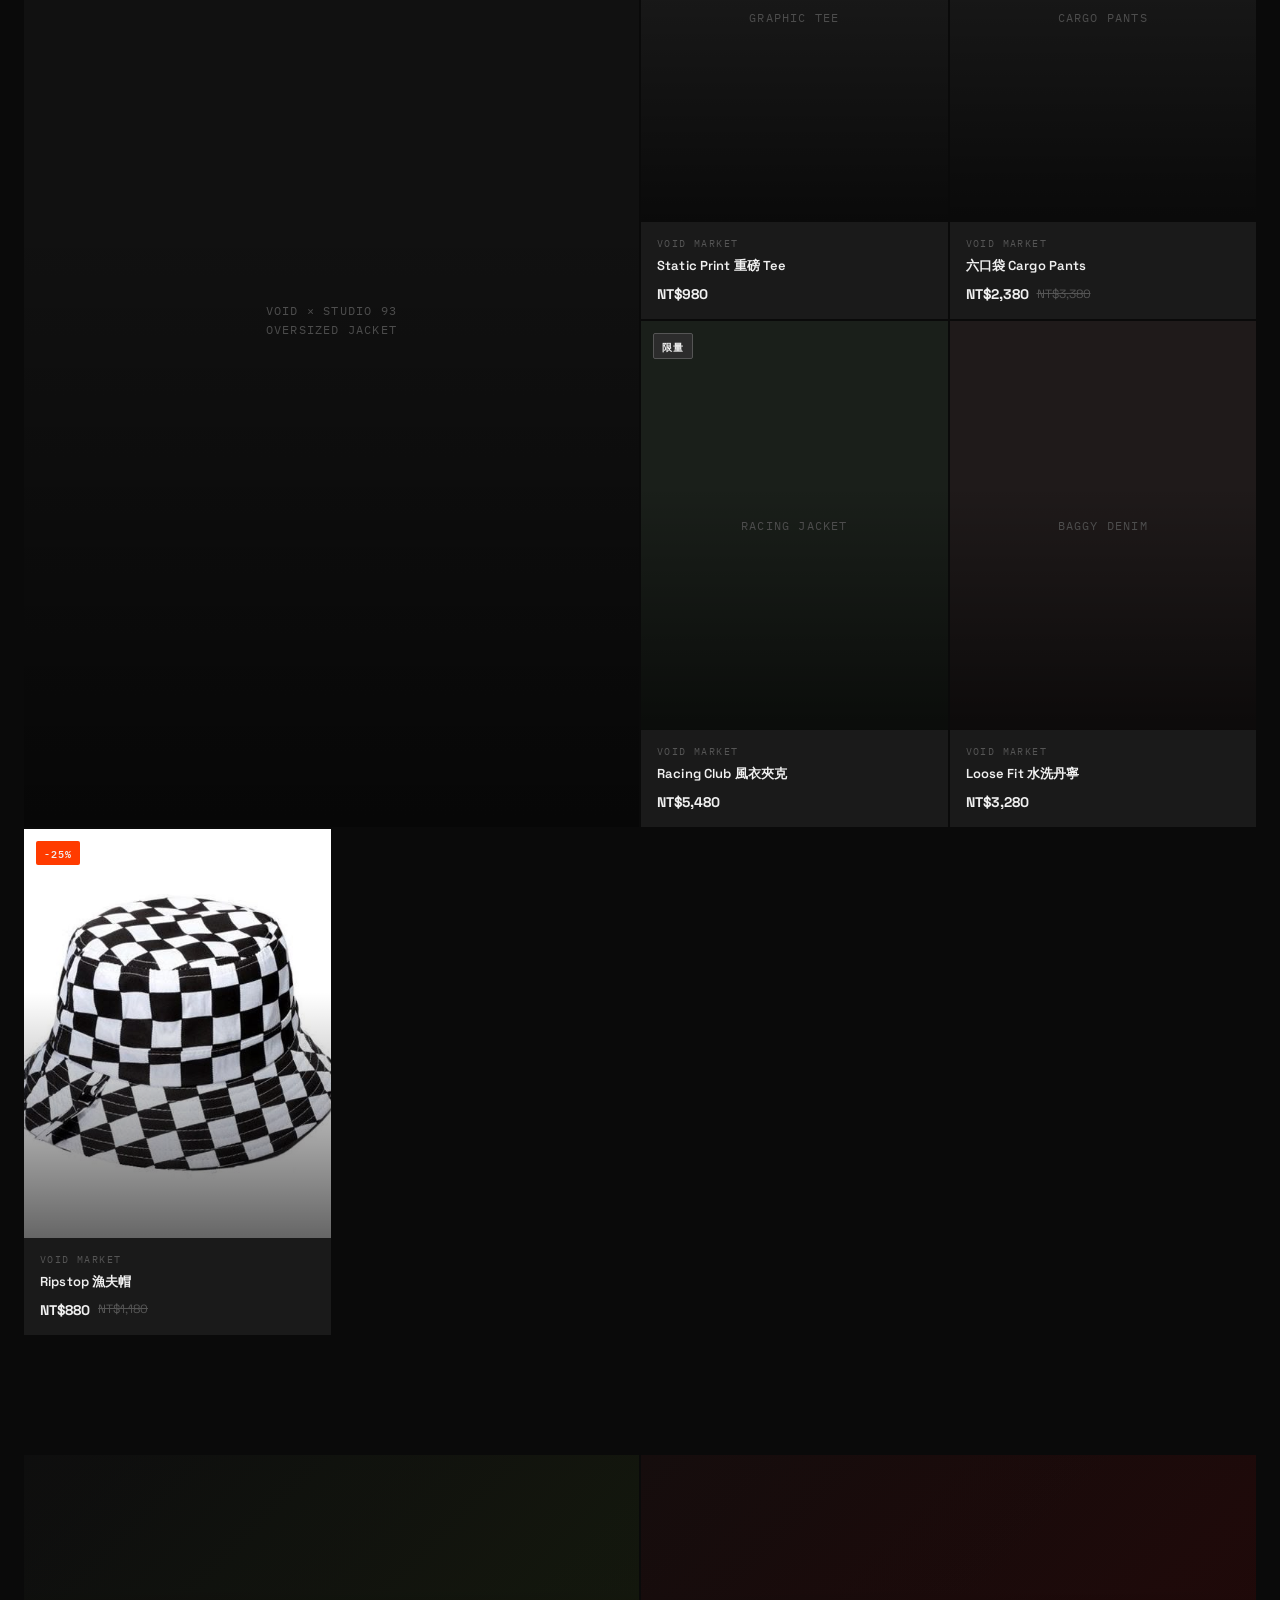
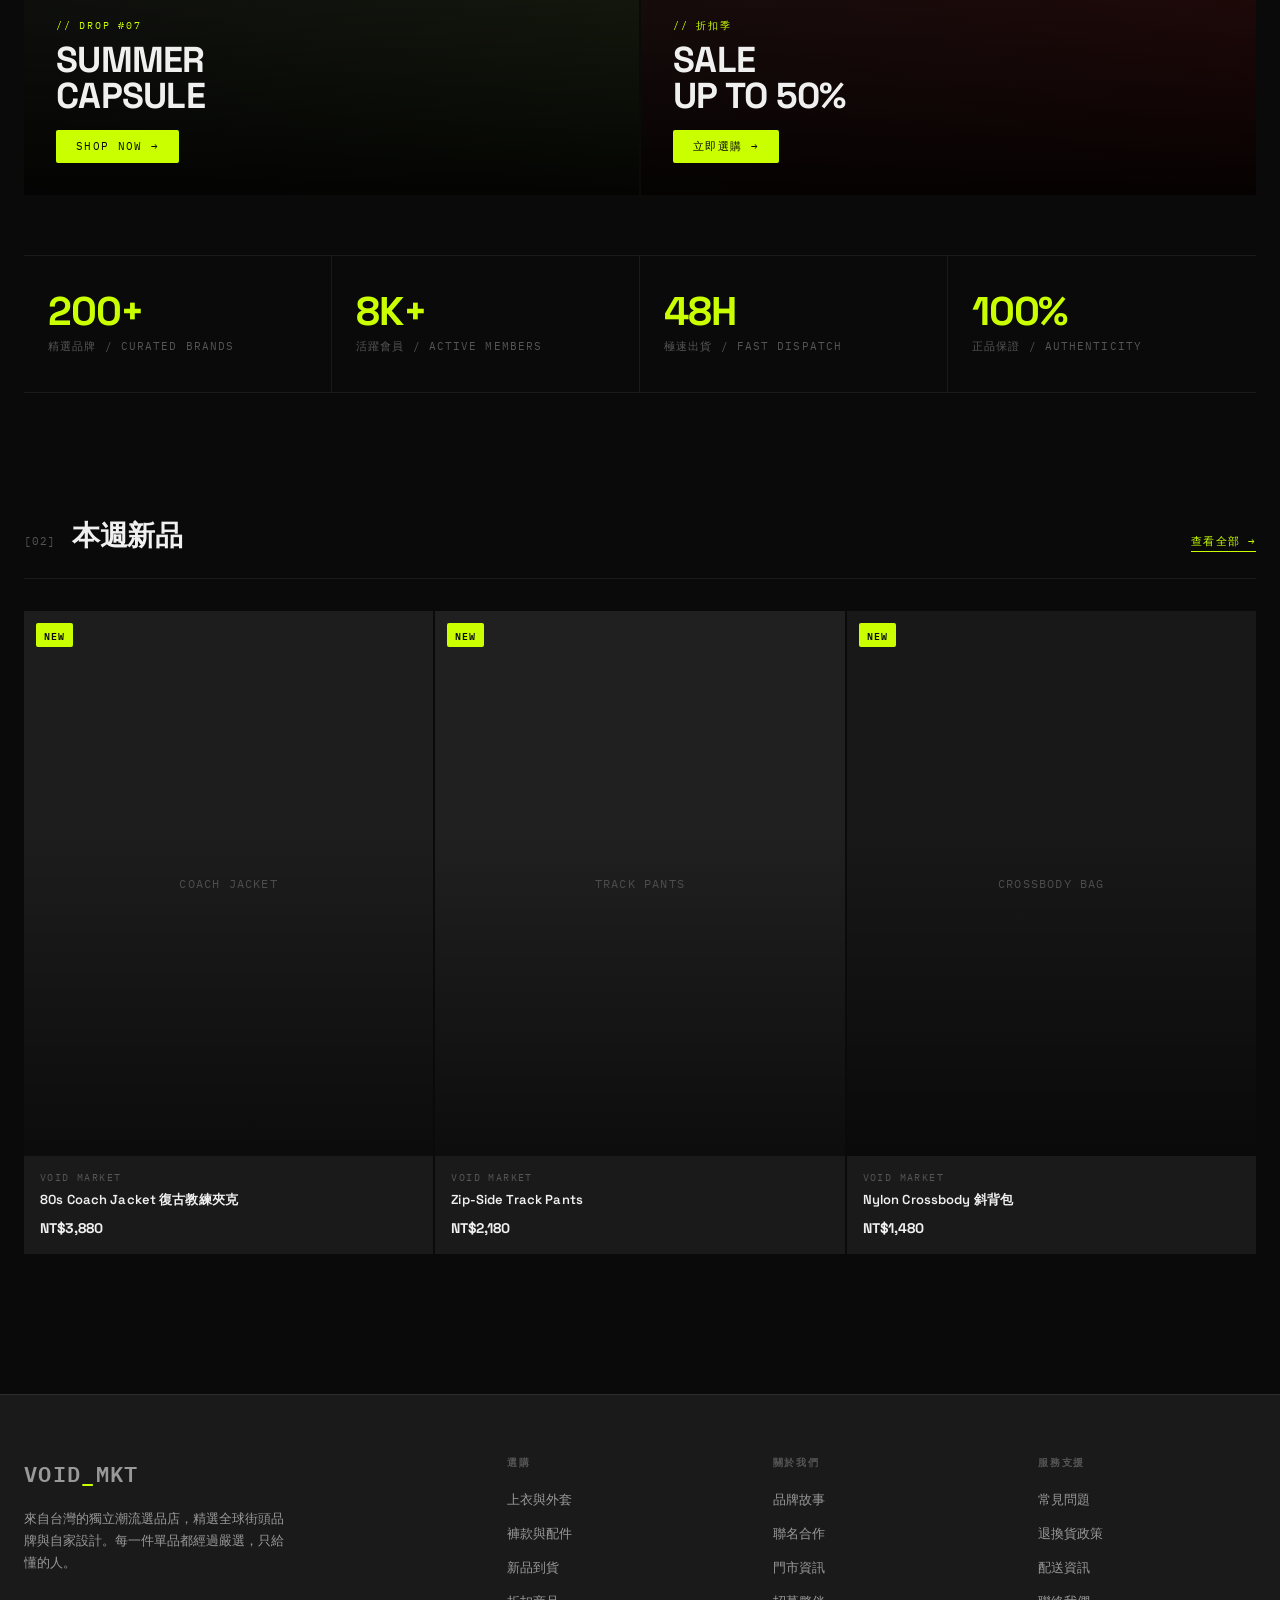
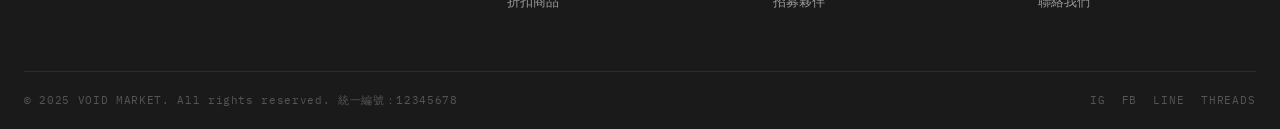
==== commit ea207c95: "added assets" ====
--- a/index.html
+++ b/index.html
@@ -225,7 +225,7 @@
         <a href="detail.html" class="product-card">
           <span class="product-card__badge badge--sale">-25%</span>
           <div class="product-card__img bg-8">
-            <div class="img-placeholder">BUCKET HAT</div>
+            <div class="img-placeholder"><img src="assets/bucket-hat.jpg"></div>
           </div>
           <div class="product-card__hover"></div>
           <div class="product-card__body">
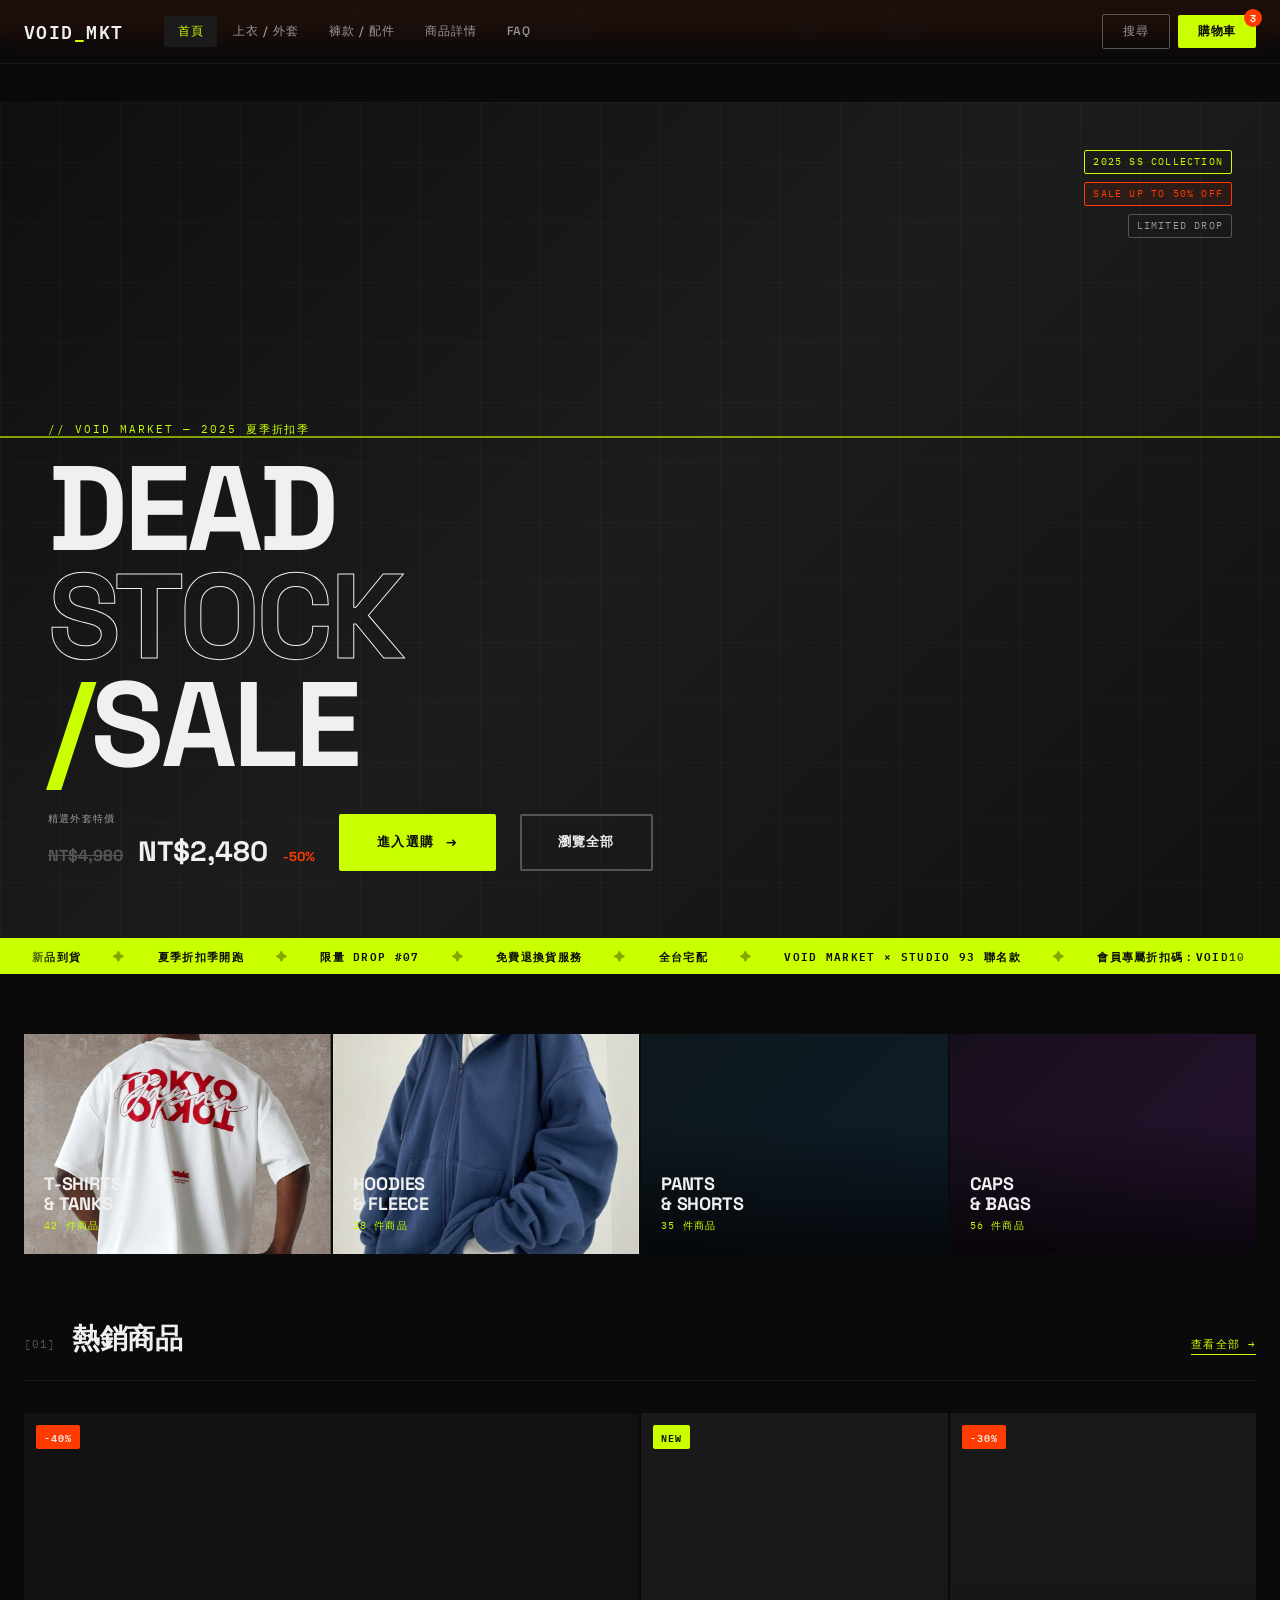
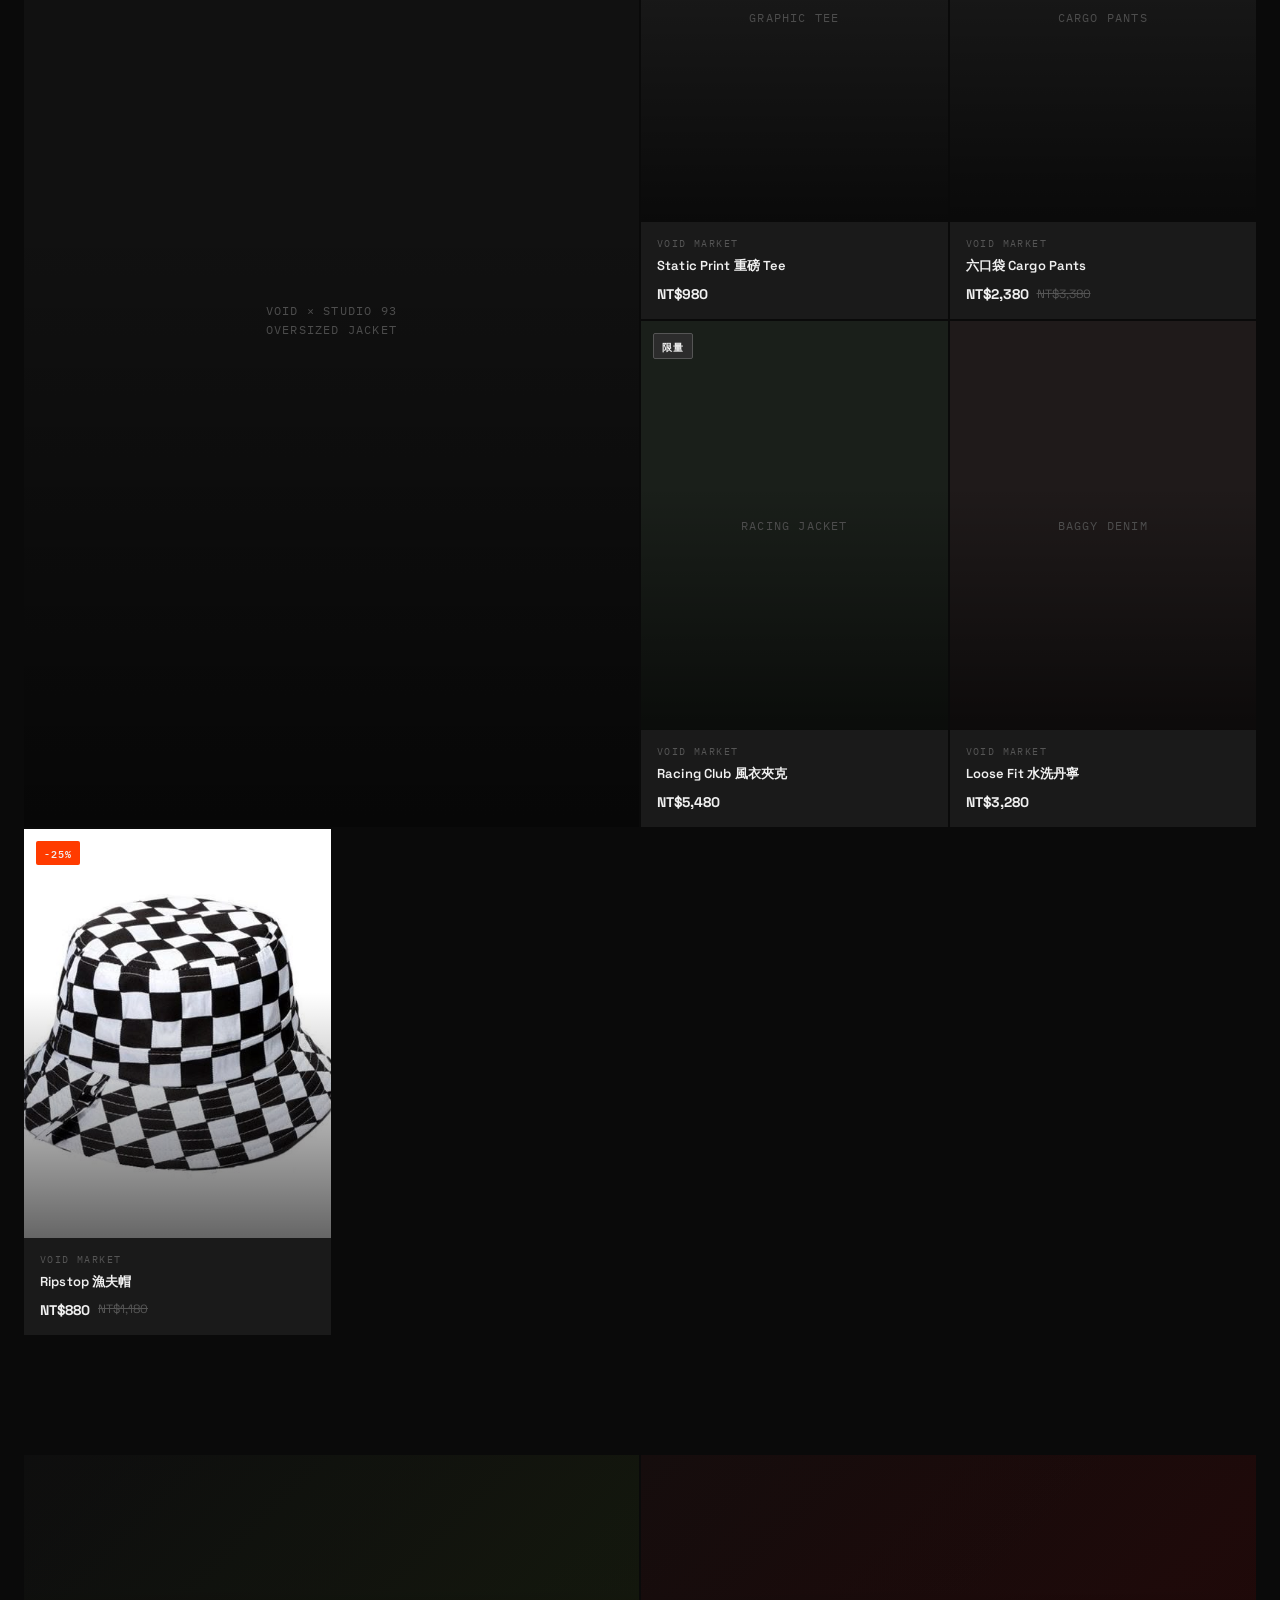
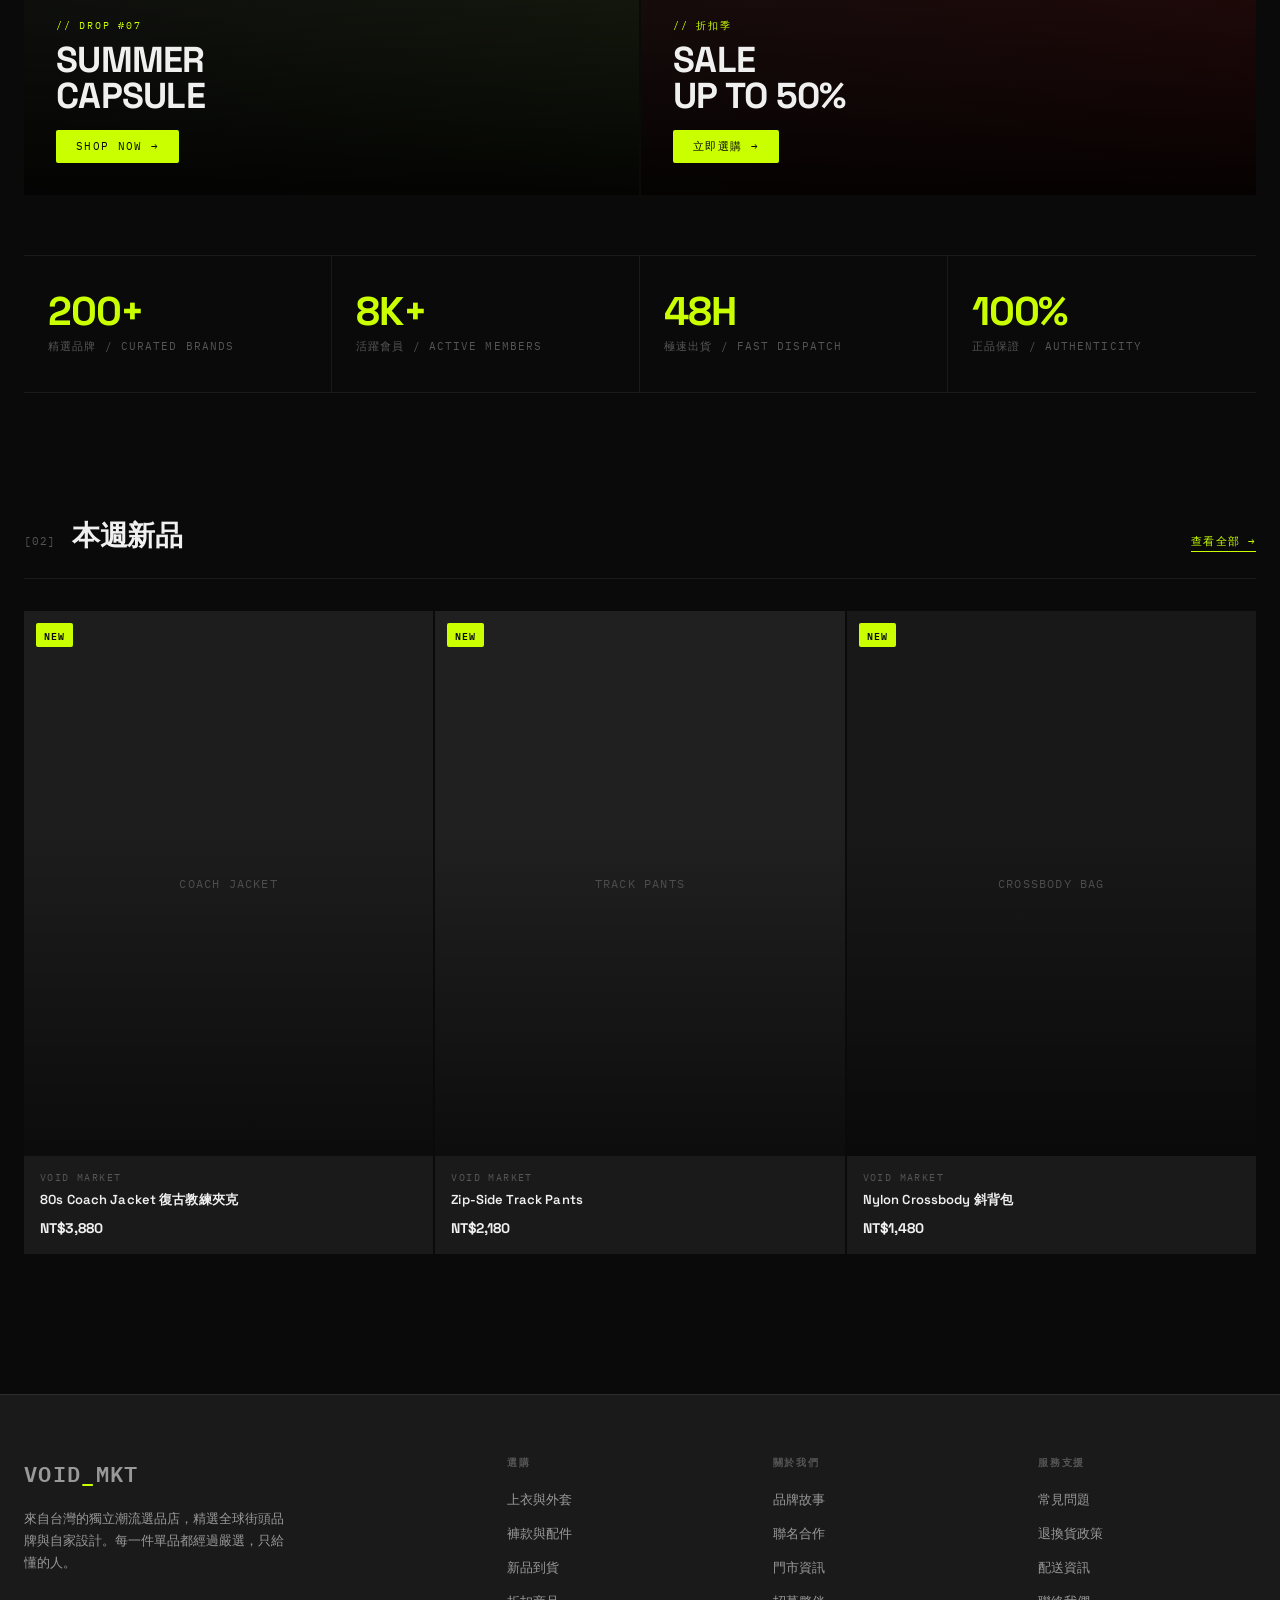
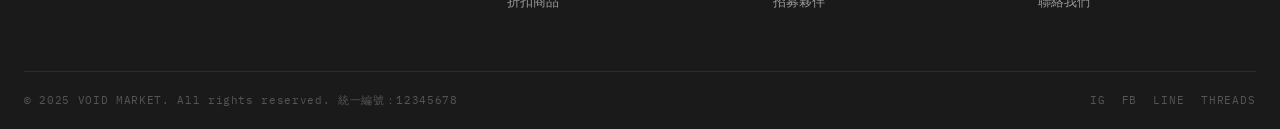
==== commit f704b64b: "added imgs" ====
--- a/index.html
+++ b/index.html
@@ -98,7 +98,7 @@
       <div class="cat-strip">
         <a href="tops.html" class="cat-card">
           <div class="cat-card__bg bg-2" style="background:linear-gradient(135deg,#1a1a1a,#2c2c2c)"></div>
-          <div class="cat-card__overlay"></div>
+          <div class="cat-card__overlay"><img src="assets/T-shirt-3.jpg" alt="T-Shirt 1"></div>
           <div class="cat-card__content">
             <div class="cat-card__label">T-Shirts<br>& Tanks</div>
             <div class="cat-card__sub">42 件商品</div>
@@ -106,7 +106,7 @@
         </a>
         <a href="tops.html" class="cat-card">
           <div class="cat-card__bg" style="background:linear-gradient(135deg,#1f1a10,#2c2010)"></div>
-          <div class="cat-card__overlay"></div>
+          <div class="cat-card__overlay"><img src="assets/hoodie-1.jpg"></div>
           <div class="cat-card__content">
             <div class="cat-card__label">Hoodies<br>& Fleece</div>
             <div class="cat-card__sub">28 件商品</div>
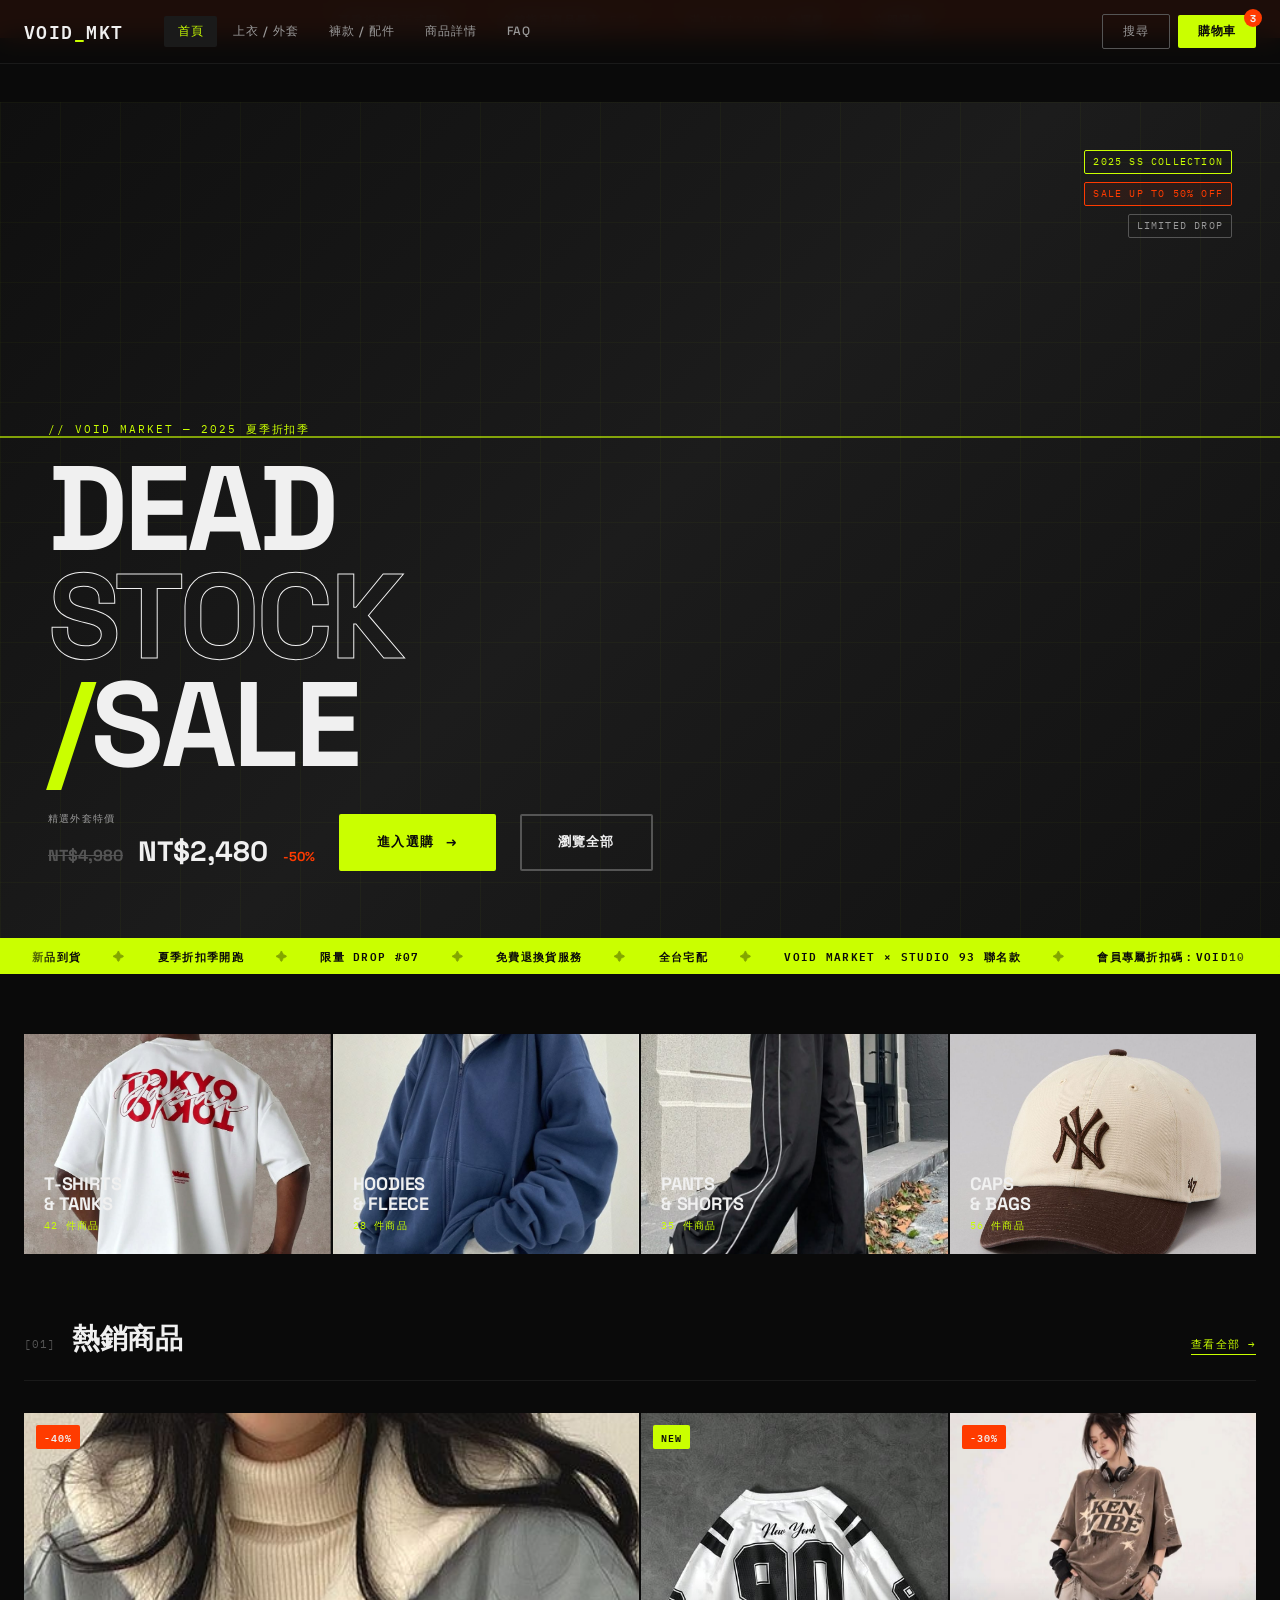
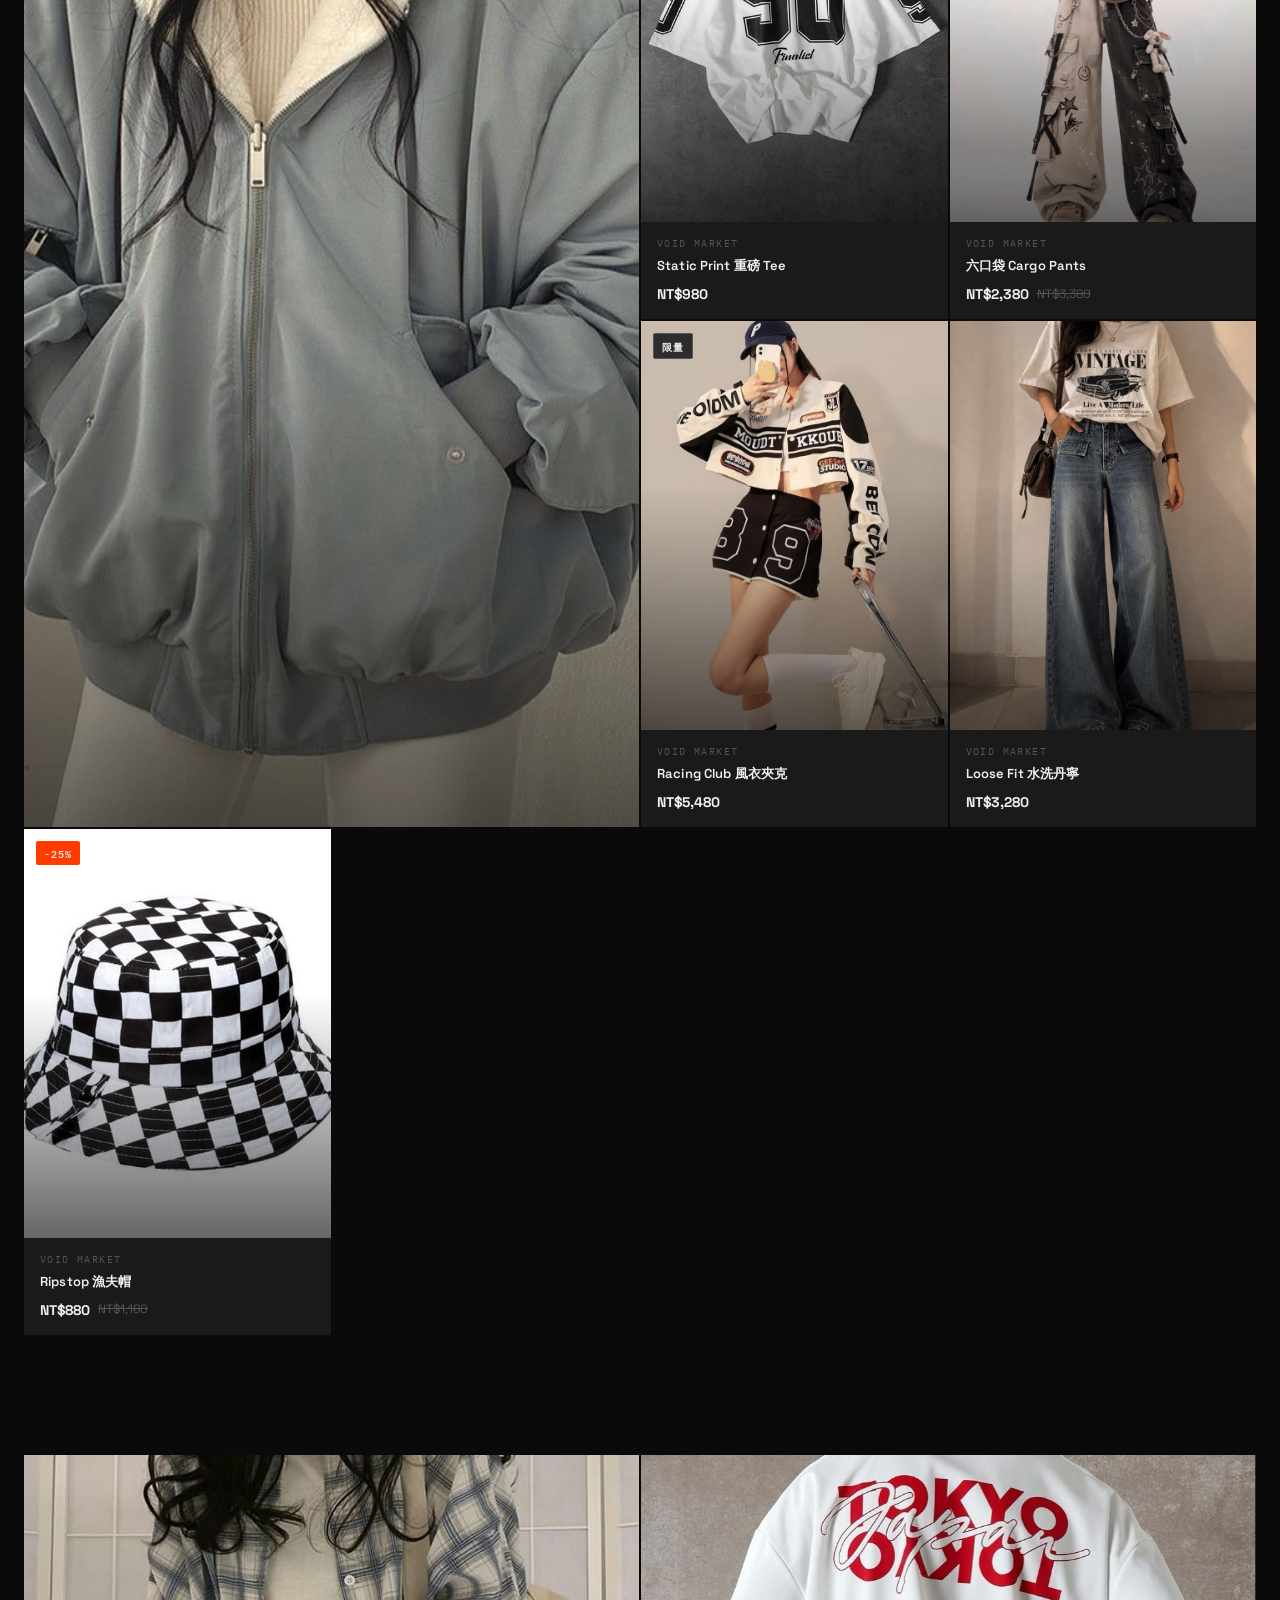
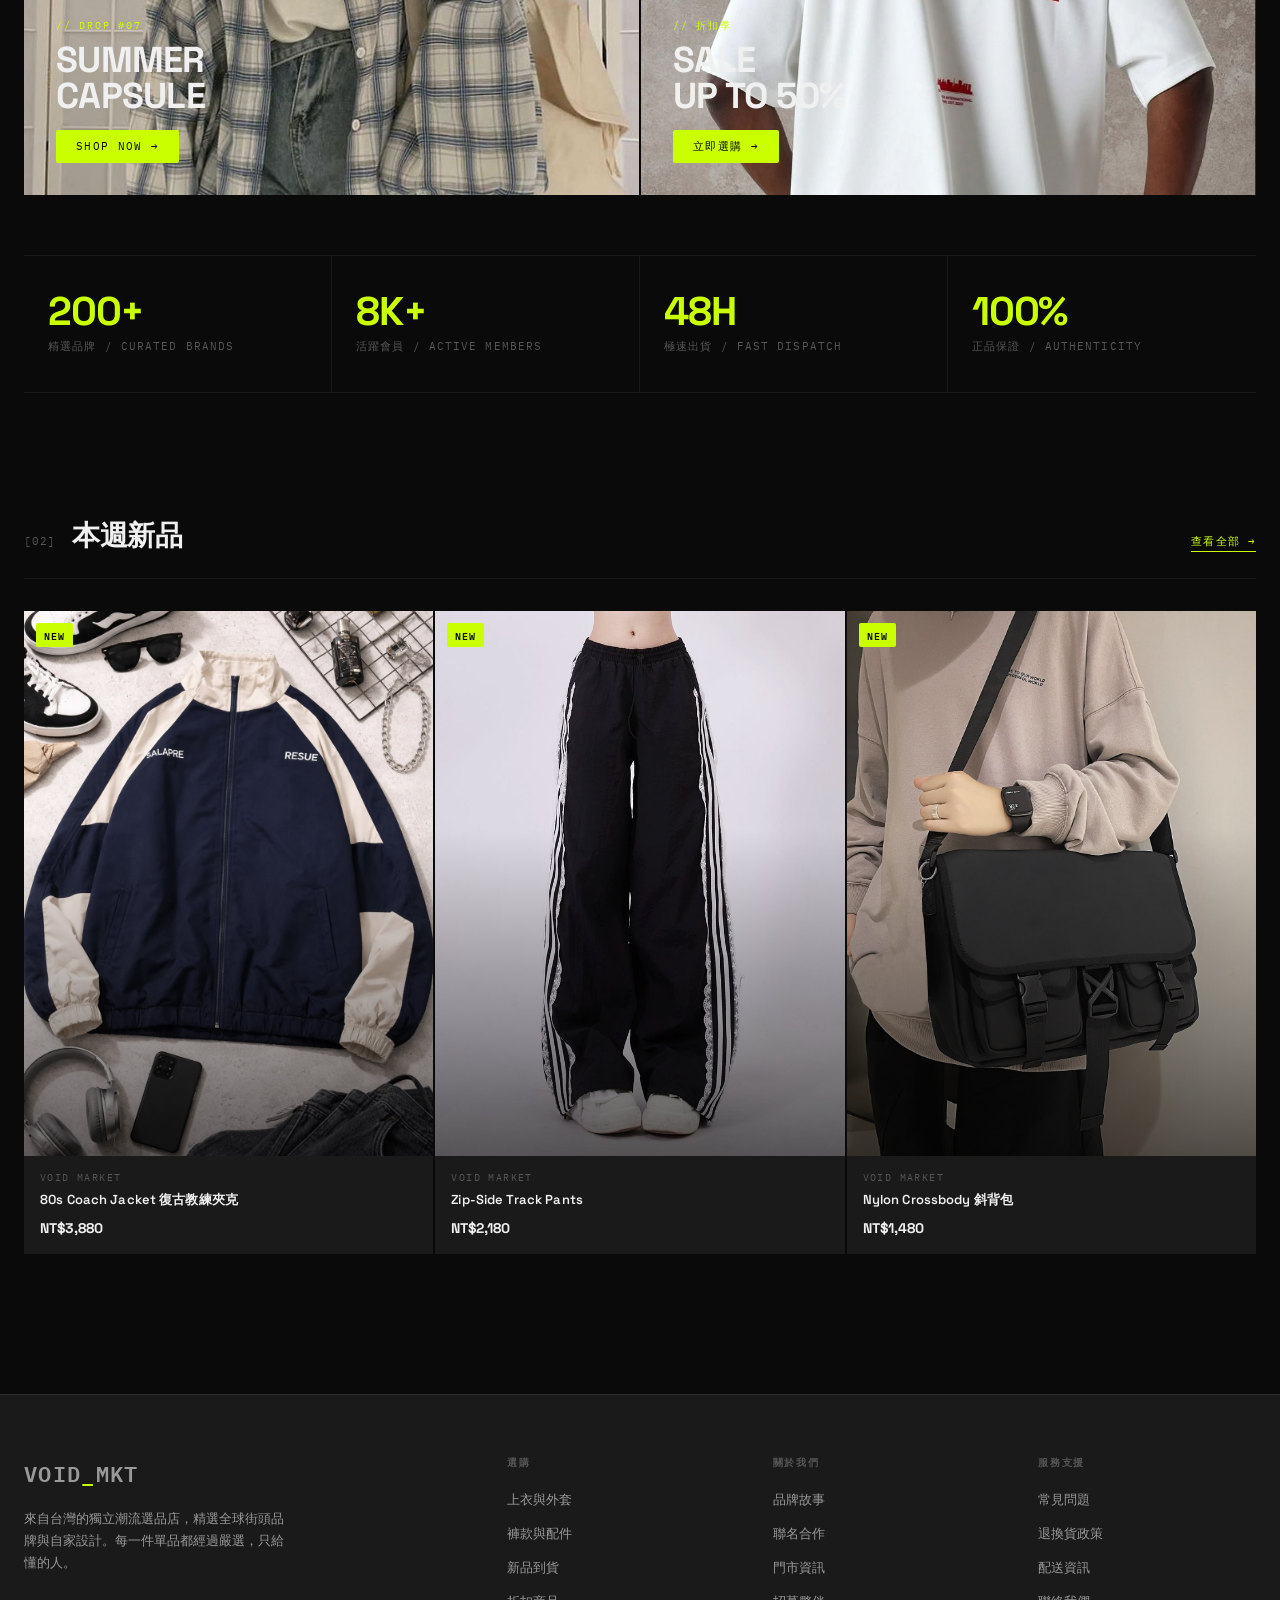
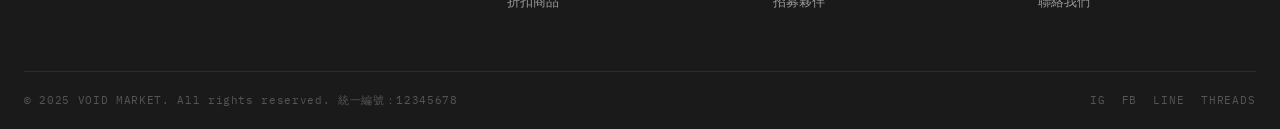
==== commit 88f5025b: "index added imgs" ====
--- a/index.html
+++ b/index.html
@@ -114,7 +114,7 @@
         </a>
         <a href="bottoms.html" class="cat-card">
           <div class="cat-card__bg" style="background:linear-gradient(135deg,#101a1f,#102030)"></div>
-          <div class="cat-card__overlay"></div>
+          <div class="cat-card__overlay"><img src="assets/pants-1.jpg" alt="Pants 1"></div>
           <div class="cat-card__content">
             <div class="cat-card__label">Pants<br>& Shorts</div>
             <div class="cat-card__sub">35 件商品</div>
@@ -122,7 +122,7 @@
         </a>
         <a href="bottoms.html" class="cat-card">
           <div class="cat-card__bg" style="background:linear-gradient(135deg,#1a101f,#2a1535)"></div>
-          <div class="cat-card__overlay"></div>
+          <div class="cat-card__overlay"><img src="assets/caps-1.jpg" alt="Cap 1"></div>
           <div class="cat-card__content">
             <div class="cat-card__label">Caps<br>& Bags</div>
             <div class="cat-card__sub">56 件商品</div>
@@ -148,7 +148,7 @@
         <div class="product-card product-card--large">
           <span class="product-card__badge badge--sale">-40%</span>
           <div class="product-card__img bg-dark">
-            <div class="img-placeholder">VOID × STUDIO 93<br>OVERSIZED JACKET</div>
+            <div class="img-placeholder"><img src="assets/jacket.jpg" alt="Oversized Jacket"></div>
           </div>
           <div class="product-card__hover"></div>
           <div class="product-card__body">
@@ -165,7 +165,7 @@
         <a href="detail.html" class="product-card">
           <span class="product-card__badge badge--new">New</span>
           <div class="product-card__img bg-3">
-            <div class="img-placeholder">GRAPHIC TEE</div>
+            <div class="img-placeholder"><img src="assets/graphic-tee.jpg" alt="GRAPHIC TEE"></div>
           </div>
           <div class="product-card__hover"></div>
           <div class="product-card__body">
@@ -180,7 +180,7 @@
         <a href="detail.html" class="product-card">
           <span class="product-card__badge badge--sale">-30%</span>
           <div class="product-card__img bg-5">
-            <div class="img-placeholder">CARGO PANTS</div>
+            <div class="img-placeholder"><img src="assets/cargo-pants.jpg" alt="CARGO PANTS"></div>
           </div>
           <div class="product-card__hover"></div>
           <div class="product-card__body">
@@ -196,7 +196,7 @@
         <a href="detail.html" class="product-card">
           <span class="product-card__badge badge--ltd">限量</span>
           <div class="product-card__img bg-6">
-            <div class="img-placeholder">RACING JACKET</div>
+            <div class="img-placeholder"><img src="assets/racing-jacket.jpg" alt="RACING JACKET"></div>
           </div>
           <div class="product-card__hover"></div>
           <div class="product-card__body">
@@ -210,7 +210,7 @@
 
         <a href="detail.html" class="product-card">
           <div class="product-card__img bg-7">
-            <div class="img-placeholder">BAGGY DENIM</div>
+            <div class="img-placeholder"><img src="assets/baggy-denim.jpg" alt="BAGGY DENIM"></div>
           </div>
           <div class="product-card__hover"></div>
           <div class="product-card__body">
@@ -245,7 +245,7 @@
     <div class="promo-strip">
       <div class="promo-card">
         <div class="promo-card__bg" style="background:linear-gradient(135deg,#111,#1a2010)"></div>
-        <div class="promo-card__overlay"></div>
+        <div class="promo-card__overlay"><img src="assets/summer.jpg" alt="Summer Capsule"></div>
         <div class="promo-card__content">
           <p class="promo-card__kicker">// Drop #07</p>
           <h3 class="promo-card__headline">Summer<br>Capsule</h3>
@@ -254,7 +254,7 @@
       </div>
       <div class="promo-card">
         <div class="promo-card__bg" style="background:linear-gradient(135deg,#1a1010,#2a0a0a)"></div>
-        <div class="promo-card__overlay"></div>
+        <div class="promo-card__overlay"><img src="assets/T-shirt-3.jpg" alt="Sale Banner"></div>
         <div class="promo-card__content">
           <p class="promo-card__kicker">// 折扣季</p>
           <h3 class="promo-card__headline">Sale<br>Up To 50%</h3>
@@ -296,7 +296,7 @@
         <a href="detail.html" class="product-card">
           <span class="product-card__badge badge--new">New</span>
           <div class="product-card__img bg-1">
-            <div class="img-placeholder">COACH JACKET</div>
+            <div class="img-placeholder"><img src="assets/coach-jacket.jpg" alt="COACH JACKET"></div>
           </div>
           <div class="product-card__hover"></div>
           <div class="product-card__body">
@@ -310,7 +310,7 @@
         <a href="detail.html" class="product-card">
           <span class="product-card__badge badge--new">New</span>
           <div class="product-card__img bg-4">
-            <div class="img-placeholder">TRACK PANTS</div>
+            <div class="img-placeholder"><img src="assets/track-pants.jpg" alt="TRACK PANTS"></div>
           </div>
           <div class="product-card__hover"></div>
           <div class="product-card__body">
@@ -324,7 +324,7 @@
         <a href="detail.html" class="product-card">
           <span class="product-card__badge badge--new">New</span>
           <div class="product-card__img bg-5">
-            <div class="img-placeholder">CROSSBODY BAG</div>
+            <div class="img-placeholder"><img src="assets/crossbody-bag.jpg" alt="Nylon Crossbody Bag"></div>
           </div>
           <div class="product-card__hover"></div>
           <div class="product-card__body">
